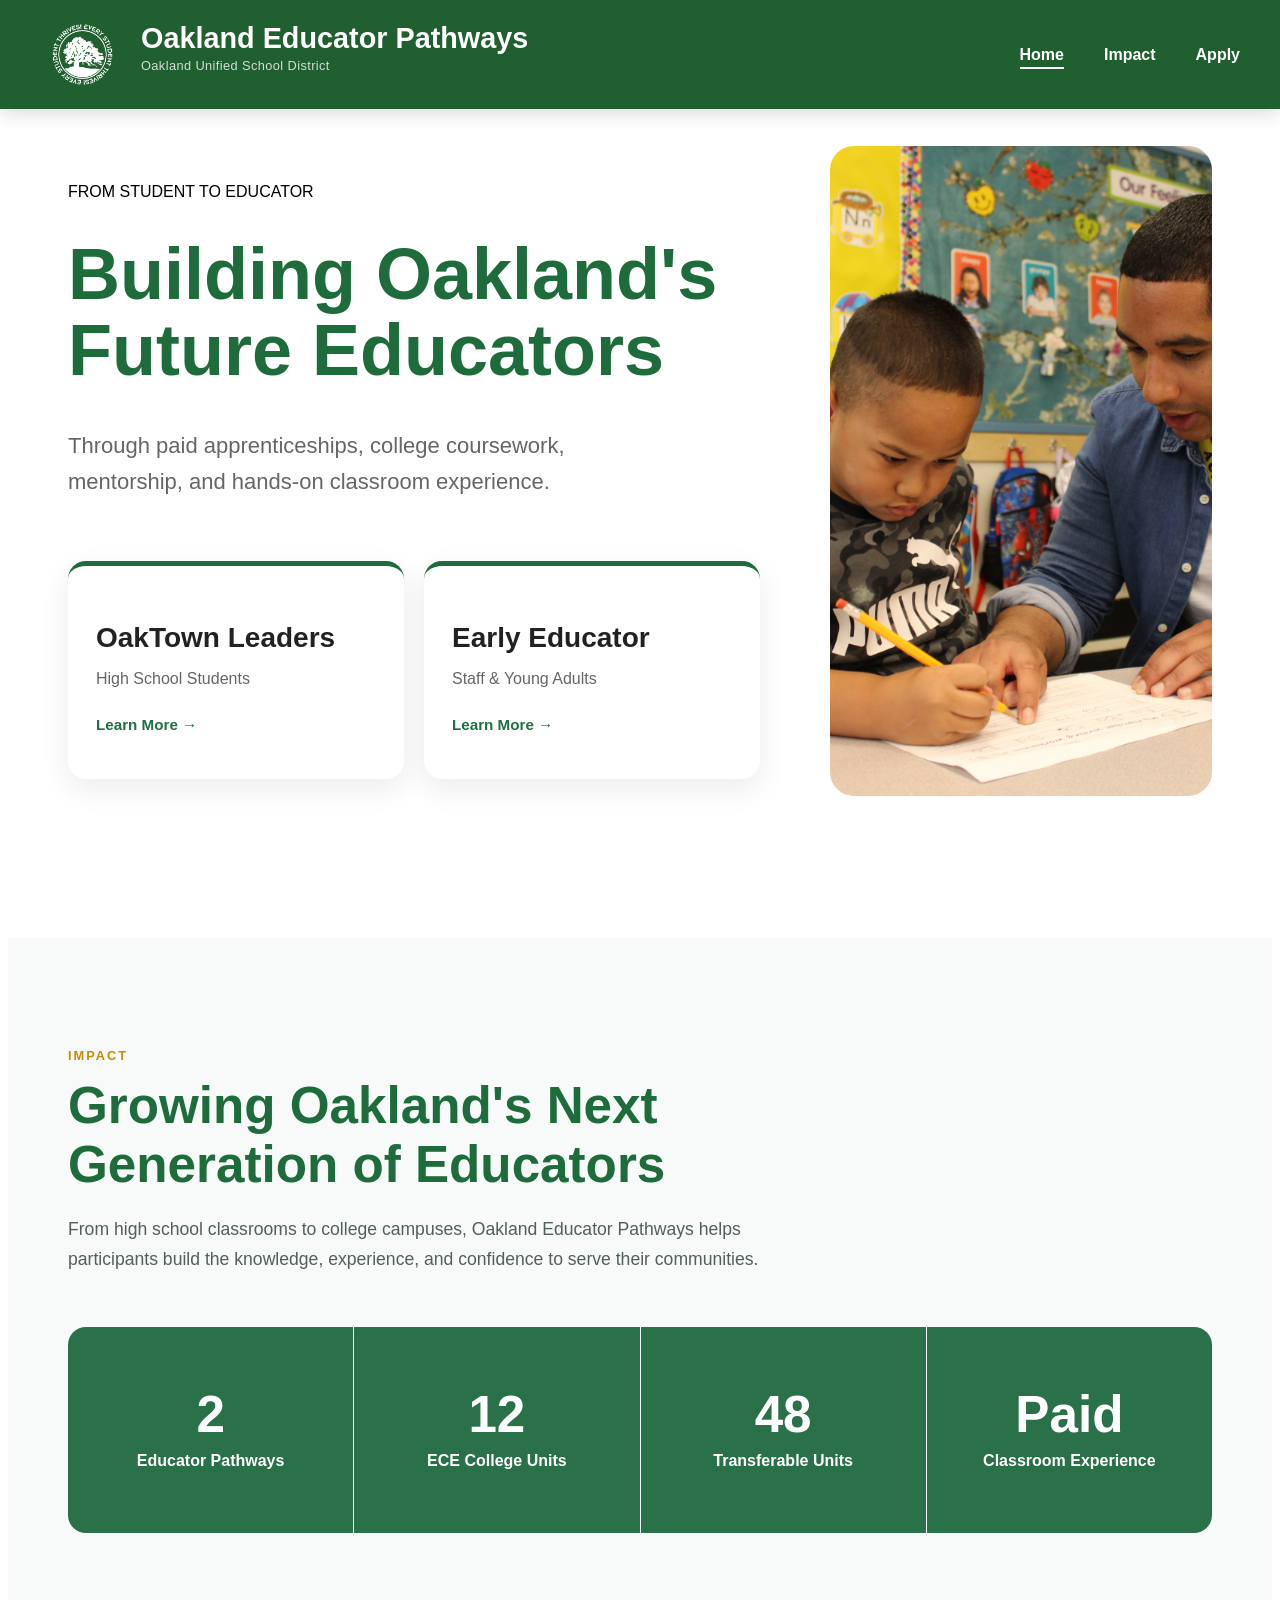
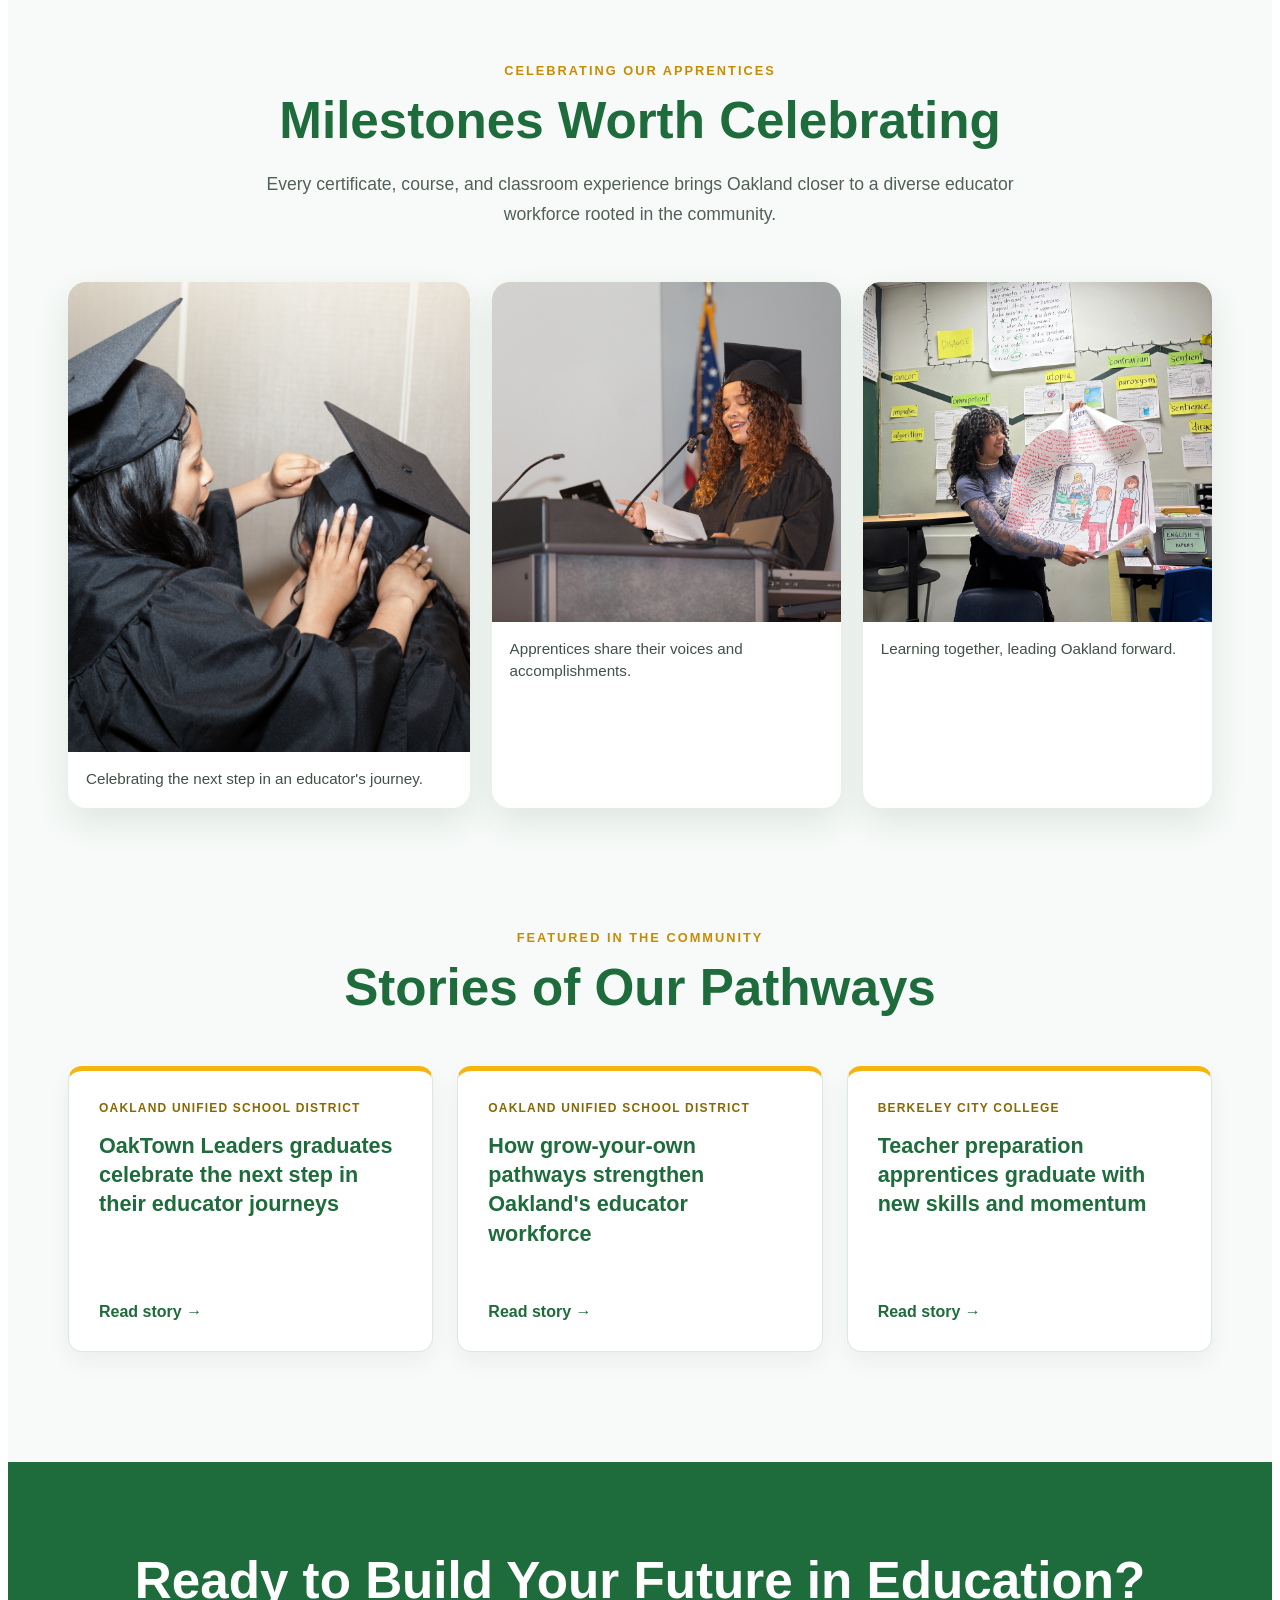
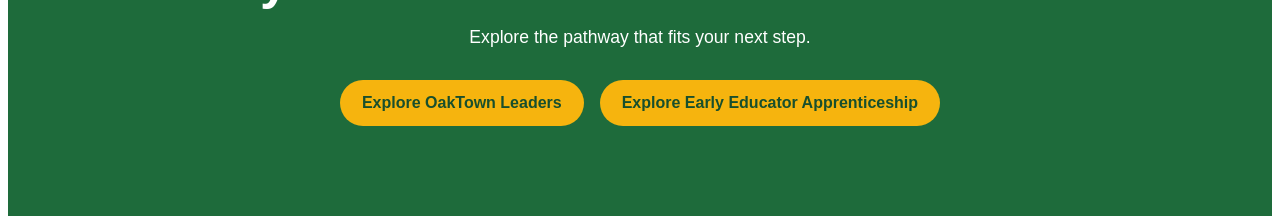
==== index.html @ 6955f2c3 "updates" ====
<!DOCTYPE html>
<html lang="en">

<head>

    <meta charset="UTF-8">
    <meta name="viewport" content="width=device-width, initial-scale=1.0">

    <title>OUSD Educator Pathways</title>

    <link rel="stylesheet" href="css/app.css">

</head>

<body>

<!-- ===================== NAVIGATION ===================== -->

<header>

    <nav class="navbar">

        <!-- Left side -->
        <div class="nav-brand">

            <img src="images/ousd_darkgreen.jpg"
                 alt="Oakland Unified School District Logo"
                 class="nav-logo">

            <div class="brand-text">
                <h2>Oakland Educator Pathways</h2>
                <p>Oakland Unified School District</p>
            </div>

        </div>

        <!-- Right side -->
        <ul class="nav-links">

            <li><a href="index.html" class="active">Home</a></li>

            <li><a href="#impact">Impact</a></li>

            <li><a href="#apply">Apply</a></li>

        </ul>

    </nav>

</header>
<!-- ===================== HERO ===================== -->
<section class="hero">

    <div class="hero-left">

        <p class="eyebrow">
            FROM STUDENT TO EDUCATOR
        </p>

        <h1>
            Building Oakland's Future Educators
        </h1>

        <p class="description">
            Through paid apprenticeships,
            college coursework,
            mentorship,
            and hands-on classroom experience.
        </p>

          <div class="program-links">

    <a href="oaktown.html" class="program-card">

        <h3>OakTown Leaders</h3>

        <p>High School Students</p>
        <p>Learn More → </p> 

    </a>

    <a href="early-educator.html" class="program-card">

        <h3>Early Educator</h3>

        <p>Staff & Young Adults</p>
        <p>Learn More → </p> 



    </a>

</div>

    </div>

     <div class="hero-right">

        <img src="images/classroom.jpg" alt="Educator helping student">

    </div>

   

</section>

<!-- ===================== IMPACT ===================== -->

<section class="impact" id="impact">

    <div class="section-intro">
        <p class="section-kicker">IMPACT</p>
        <h2>Growing Oakland's Next Generation of Educators</h2>
        <p>From high school classrooms to college campuses, Oakland Educator Pathways helps participants build the knowledge, experience, and confidence to serve their communities.</p>
    </div>

    <div class="impact-metrics" aria-label="Program impact highlights">
        <div class="impact-metric">
            <strong>2</strong>
            <span>Educator Pathways</span>
        </div>
        <div class="impact-metric">
            <strong>12</strong>
            <span>ECE College Units</span>
        </div>
        <div class="impact-metric">
            <strong>48</strong>
            <span>Transferable Units</span>
        </div>
        <div class="impact-metric">
            <strong>Paid</strong>
            <span>Classroom Experience</span>
        </div>
    </div>

    <div class="impact-gallery-block">
        <div class="section-intro section-intro--centered">
            <p class="section-kicker">CELEBRATING OUR APPRENTICES</p>
            <h2>Milestones Worth Celebrating</h2>
            <p>Every certificate, course, and classroom experience brings Oakland closer to a diverse educator workforce rooted in the community.</p>
        </div>

        <div class="impact-gallery">
            <figure class="impact-photo impact-photo--tall">
                <img src="images/_MG_7872 (1).jpg" alt="OakTown Leaders graduates preparing for graduation">
                <figcaption>Celebrating the next step in an educator's journey.</figcaption>
            </figure>
            <figure class="impact-photo">
                <img src="images/_MG_7969 (1).jpg" alt="OakTown Leaders graduate speaking at a podium">
                <figcaption>Apprentices share their voices and accomplishments.</figcaption>
            </figure>
            <figure class="impact-photo">
                <img src="images/IMG_2458.jpeg" alt="OakTown Leaders participants and mentors together">
                <figcaption>Learning together, leading Oakland forward.</figcaption>
            </figure>
        </div>
    </div>

    <div class="impact-news">
        <div class="section-intro section-intro--centered">
            <p class="section-kicker">FEATURED IN THE COMMUNITY</p>
            <h2>Stories of Our Pathways</h2>
        </div>

        <div class="news-grid">
            <a class="news-card" href="https://www.ousd.org/communications-public-affairs/newsroom/news/~board/ousd-news/post/oakland-unified-takes-a-look-back-at-educator-appreciation-month-and-once-again-says-thank-you-to-all-of-our-amazing-staff-who-support-our-students" target="_blank" rel="noopener noreferrer">
                <p class="news-source">OAKLAND UNIFIED SCHOOL DISTRICT</p>
                <h3>OakTown Leaders graduates celebrate the next step in their educator journeys</h3>
                <span>Read story <span aria-hidden="true">→</span></span>
            </a>
            <a class="news-card" href="https://www.ousd.org/communications-public-affairs/newsroom/news/~board/ousd-news/post/diverse-and-stable-staff-the-foundation-of-excellence-in-ousd" target="_blank" rel="noopener noreferrer">
                <p class="news-source">OAKLAND UNIFIED SCHOOL DISTRICT</p>
                <h3>How grow-your-own pathways strengthen Oakland's educator workforce</h3>
                <span>Read story <span aria-hidden="true">→</span></span>
            </a>
            <a class="news-card" href="https://gems.peralta.edu/hubfs/BCC%20BoT%20Report%206%2011%2024.pdf" target="_blank" rel="noopener noreferrer">
                <p class="news-source">BERKELEY CITY COLLEGE</p>
                <h3>Teacher preparation apprentices graduate with new skills and momentum</h3>
                <span>Read story <span aria-hidden="true">→</span></span>
            </a>
        </div>
    </div>

</section>

<section class="home-apply" id="apply">
    <h2>Ready to Build Your Future in Education?</h2>
    <p>Explore the pathway that fits your next step.</p>
    <div class="home-apply-links">
        <a href="oaktown.html">Explore OakTown Leaders</a>
        <a href="early-educator.html">Explore Early Educator Apprenticeship</a>
    </div>
</section>

</body>
</html>
---- css/app.css ----
/* BODY */

body{

    font-family: Arial, Helvetica, sans-serif;
    background:white;

}

.navbar{
    position:fixed;
    top:0;
    left:0;

    width:100%;
    box-sizing:border-box;

    display:flex;
    justify-content:space-between;
    align-items:center;

    padding:12px 40px;

    background:#205F30;
    box-shadow:0 4px 18px rgba(0,0,0,.15);

    z-index:1000;
}
/* ---------- Left Side ---------- */

.nav-brand{
    display: flex;
    align-items: center;
    gap: 16px;
}

.nav-logo{
    width:85px;
    height:85px;
    object-fit:contain;
    flex-shrink:0;
}

.brand-text{
    display:flex;
    flex-direction:column;
}

.brand-text h2{
    margin:0;
    color:white;
    font-size:1.8rem;
    font-weight:700;
    line-height:1.1;
}

.brand-text p{
    margin-top:4px;
    color:rgba(255,255,255,.8);
    font-size:.8rem;
    letter-spacing:.4px;
}

/* ---------- Right Side ---------- */

.nav-links{
    display:flex;
    align-items:center;

    list-style:none;

    gap:40px;

    margin:0;
    padding:0;
}

.nav-links a{
    color:white;
    text-decoration:none;
    font-weight:600;
    font-size:1rem;

    transition:.25s;
}

.nav-links a:hover{
    opacity:.75;
}

.nav-links a.active{
    border-bottom:2px solid white;
    padding-bottom:4px;
}

/* ---------------- HERO ---------------- */

/* HERO */
.hero h1{

    font-size:72px;

    line-height:1.05;

    margin:20px 0;

    color:#1E6B3B;

}

.hero{

    display:grid;

    grid-template-columns: 1fr 1fr;

    align-items:center;

    gap:70px;

    max-width:1400px;

    margin:auto;

    padding:60px;

    min-height:90vh;

}

.hero-left{

    display:flex;

    flex-direction:column;

    justify-content:center;

}

.hero-right img{

    width:100%;
    height:650px;
    object-fit:cover;
    border-radius:24px;
}

.description{

    font-size:22px;
    line-height:1.6;
    color:#666;
    max-width:520px;
    margin-top:20px;
}


/* ---------------- Cards ---------------- */
.program-links{

    display:flex;

    gap:20px;

    margin-top:40px;

}

.program-card{

    border-top:5px solid #1E6B3B;

}

.program-card p:last-child{
    margin-top: 28px;
    font-size: .95rem;
    font-weight: 600;
    color: #1E6F43;
    transition: .3s;
}

.program-card:hover p:last-child{
    transform: translateX(6px);
}

.program-card{

    width:280px;

    padding:28px;

    border-radius:18px;

    background:white;

    box-shadow:0 10px 30px rgba(0,0,0,.08);

    transition:.3s;

}

.program-card h3{

    font-size:28px;

    margin-bottom:12px;

}

.program-card p{

    color:#666;

    margin-bottom:18px;

}

.program-card:hover{

    transform:translateY(-8px);

    box-shadow:0 18px 40px rgba(0,0,0,.15);

}

.program-card{

    text-decoration:none;

    color:#222;

}

.program-card span{

    display:block;

    margin-top:20px;

    color:#1E6B3B;

    font-weight:700;

}

/* ---------------- Impact ---------------- */

html{
    scroll-behavior:smooth;
}

.impact{
    padding:110px 60px;
    background:#F7FAF8;
}

.section-intro{
    max-width:760px;
}

.section-intro--centered{
    margin:0 auto;
    text-align:center;
}

.section-kicker{
    margin:0 0 14px;
    color:#C98C00;
    font-size:.8rem;
    font-weight:700;
    letter-spacing:2px;
}

.section-intro h2,
.home-apply h2{
    margin:0;
    color:#1E6B3B;
    font-size:clamp(2.2rem, 4vw, 3.25rem);
    line-height:1.15;
}

.section-intro > p:last-child{
    margin:20px 0 0;
    color:#536057;
    font-size:1.1rem;
    line-height:1.7;
}

.impact-metrics{
    display:grid;
    grid-template-columns:repeat(4, 1fr);
    gap:1px;
    margin:52px 0 110px;
    overflow:hidden;
    border-radius:18px;
    background:rgba(255,255,255,.3);
}

.impact-metric{
    min-height:150px;
    padding:28px 20px;
    display:flex;
    flex-direction:column;
    align-items:center;
    justify-content:center;
    background:#2A7048;
    color:white;
    text-align:center;
}

.impact-metric strong{
    font-size:clamp(2.5rem, 4vw, 3.5rem);
    line-height:1;
}

.impact-metric span{
    margin-top:12px;
    font-weight:600;
}

.impact-gallery-block{
    padding-top:20px;
}

.impact-gallery{
    display:grid;
    grid-template-columns:1.15fr 1fr 1fr;
    gap:22px;
    max-width:1280px;
    margin:52px auto 110px;
}

.impact-photo{
    margin:0;
    overflow:hidden;
    border-radius:18px;
    background:white;
    box-shadow:0 14px 34px rgba(24,79,45,.11);
}

.impact-photo img{
    display:block;
    width:100%;
    height:340px;
    object-fit:cover;
}

.impact-photo--tall img{
    height:470px;
}

.impact-photo figcaption{
    padding:16px 18px 18px;
    color:#405248;
    font-size:.95rem;
    line-height:1.45;
}

.impact-news{
    padding-top:12px;
}

.news-grid{
    display:grid;
    grid-template-columns:repeat(3, 1fr);
    gap:24px;
    max-width:1280px;
    margin:48px auto 0;
}

.news-card{
    display:flex;
    min-height:220px;
    padding:30px;
    flex-direction:column;
    border:1px solid #DCE8DE;
    border-top:5px solid #F6B40E;
    border-radius:14px;
    background:white;
    color:#1E6B3B;
    box-shadow:0 10px 24px rgba(0,0,0,.05);
    text-decoration:none;
    transition:transform .25s ease, box-shadow .25s ease;
}

.news-card:hover{
    transform:translateY(-5px);
    box-shadow:0 16px 30px rgba(24,79,45,.12);
}

.news-source{
    margin:0 0 16px;
    color:#8A6700;
    font-size:.75rem;
    font-weight:700;
    letter-spacing:1.2px;
}

.news-card h3{
    margin:0;
    color:#1E6B3B;
    font-size:1.35rem;
    line-height:1.35;
}

.news-card > span{
    margin-top:auto;
    padding-top:24px;
    font-weight:700;
}

.home-apply{
    padding:90px 60px;
    background:#1E6B3B;
    color:white;
    text-align:center;
}

.home-apply h2{
    color:white;
}

.home-apply p{
    margin:16px 0 32px;
    font-size:1.1rem;
}

.home-apply-links{
    display:flex;
    justify-content:center;
    gap:16px;
    flex-wrap:wrap;
}

.home-apply a{
    padding:14px 22px;
    border-radius:999px;
    background:#F6B40E;
    color:#184F2D;
    font-weight:700;
    text-decoration:none;
}

@media(max-width:900px){
    .impact{
        padding:80px 30px;
    }

    .impact-metrics,
    .news-grid{
        grid-template-columns:repeat(2, 1fr);
    }

    .impact-gallery{
        grid-template-columns:1fr 1fr;
    }

    .impact-photo--tall{
        grid-column:span 2;
    }

    .impact-photo--tall img{
        height:400px;
    }
}

@media(max-width:600px){
    .hero,
    .impact,
    .home-apply{
        padding-right:24px;
        padding-left:24px;
    }

    .impact-metrics,
    .news-grid,
    .impact-gallery{
        grid-template-columns:1fr;
    }

    .impact-photo--tall{
        grid-column:auto;
    }

    .impact-photo img,
    .impact-photo--tall img{
        height:340px;
    }
}
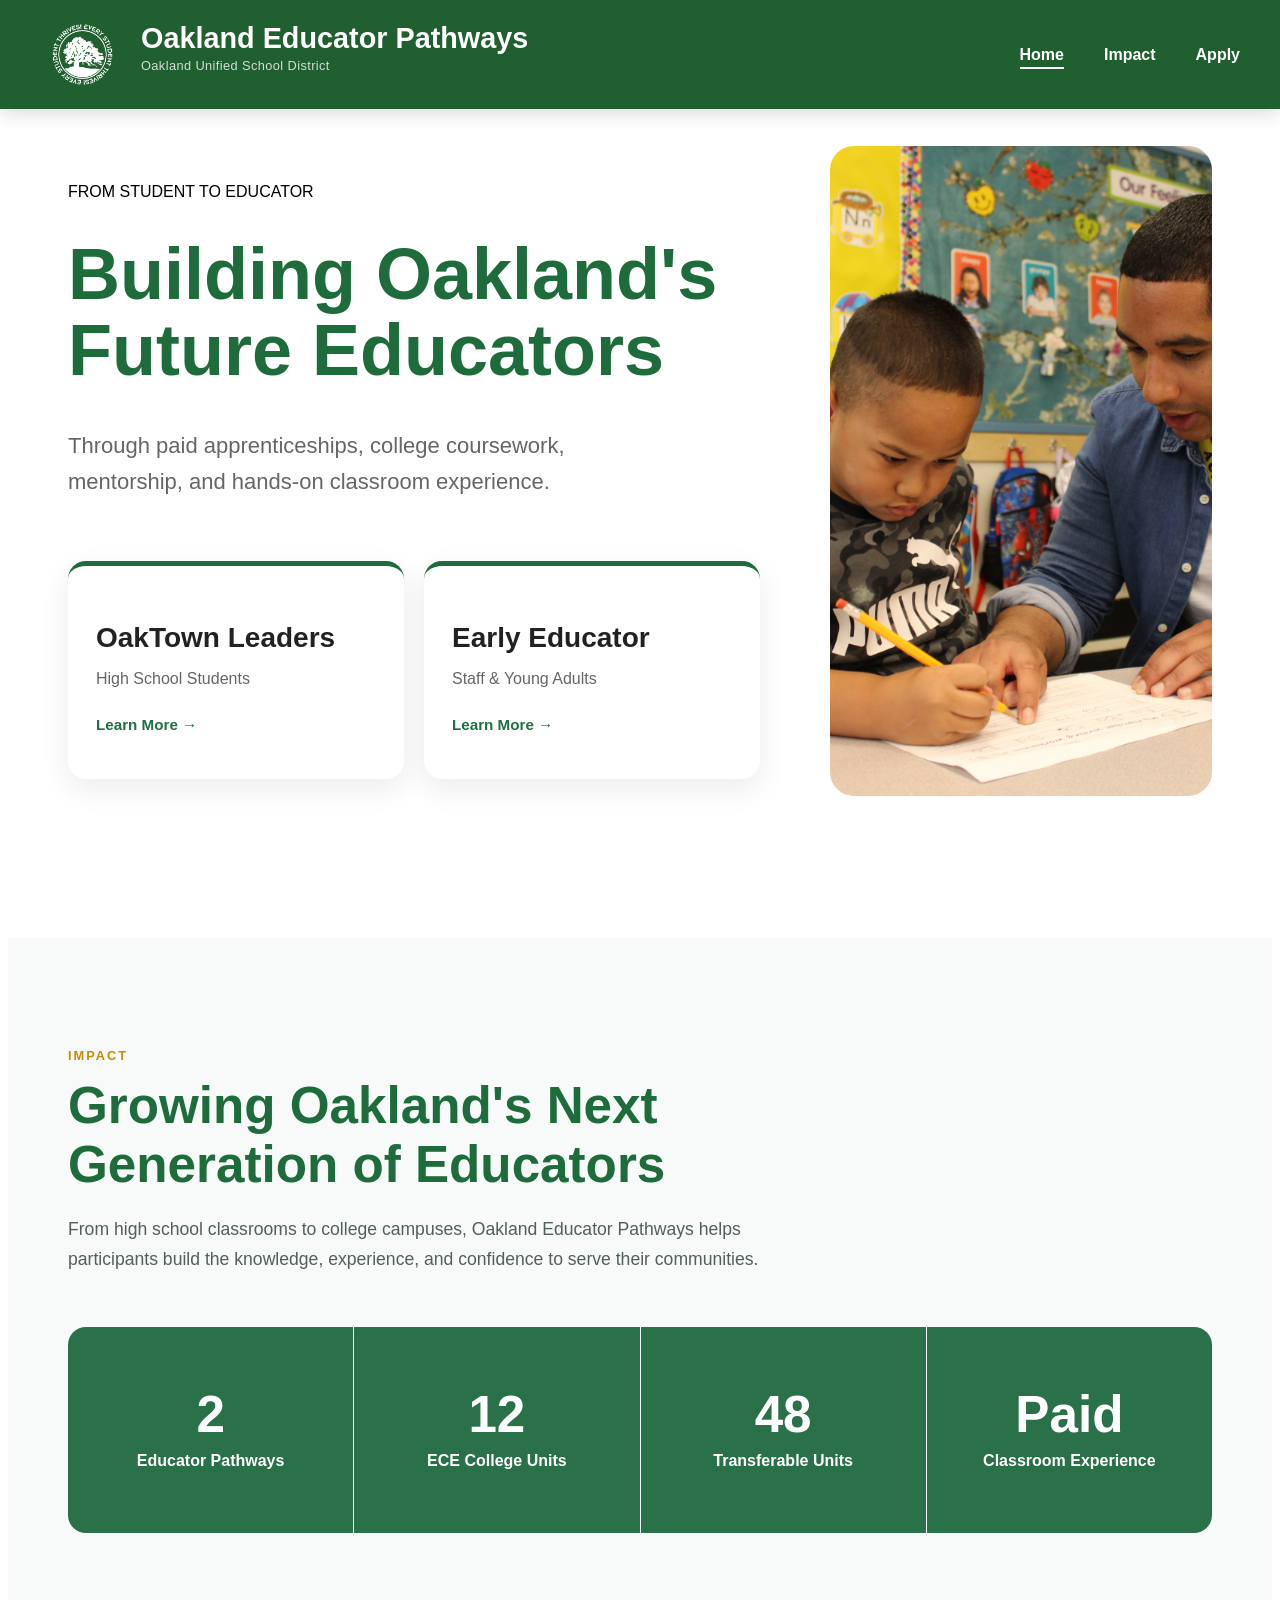
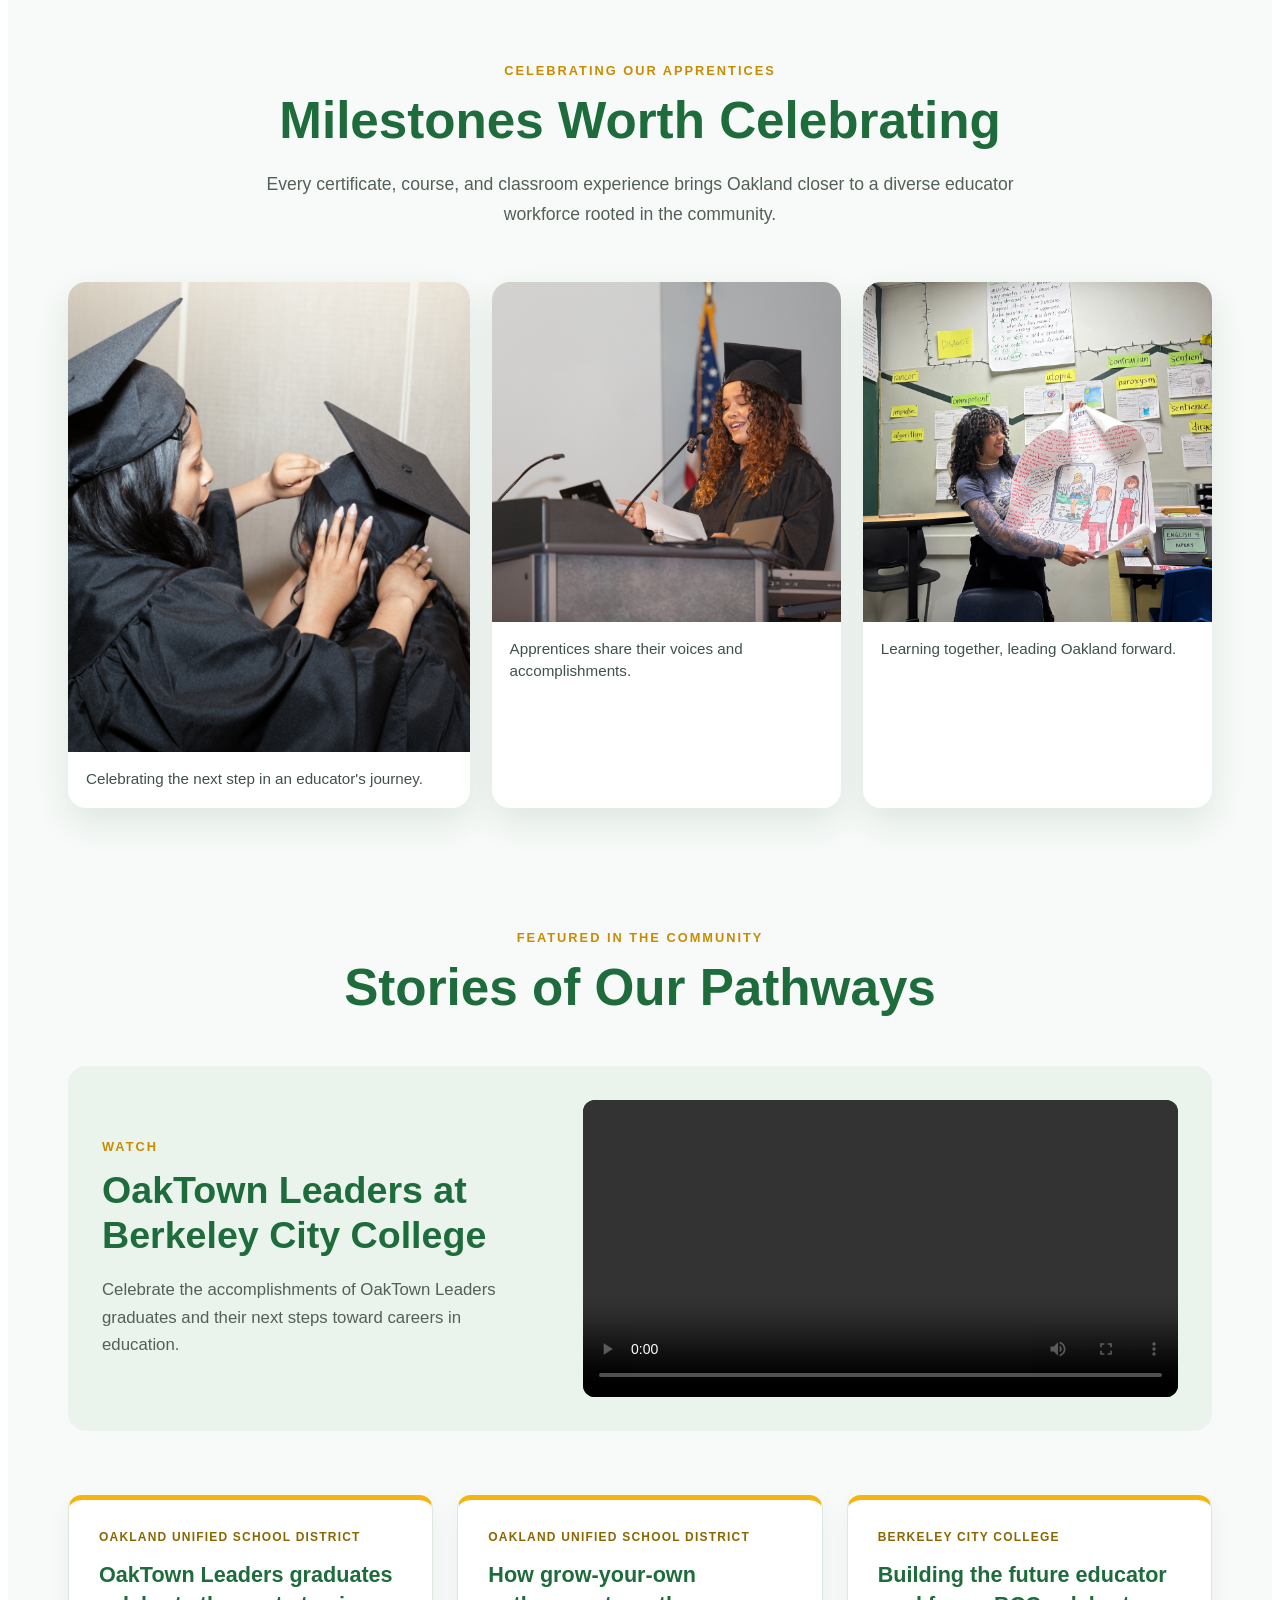
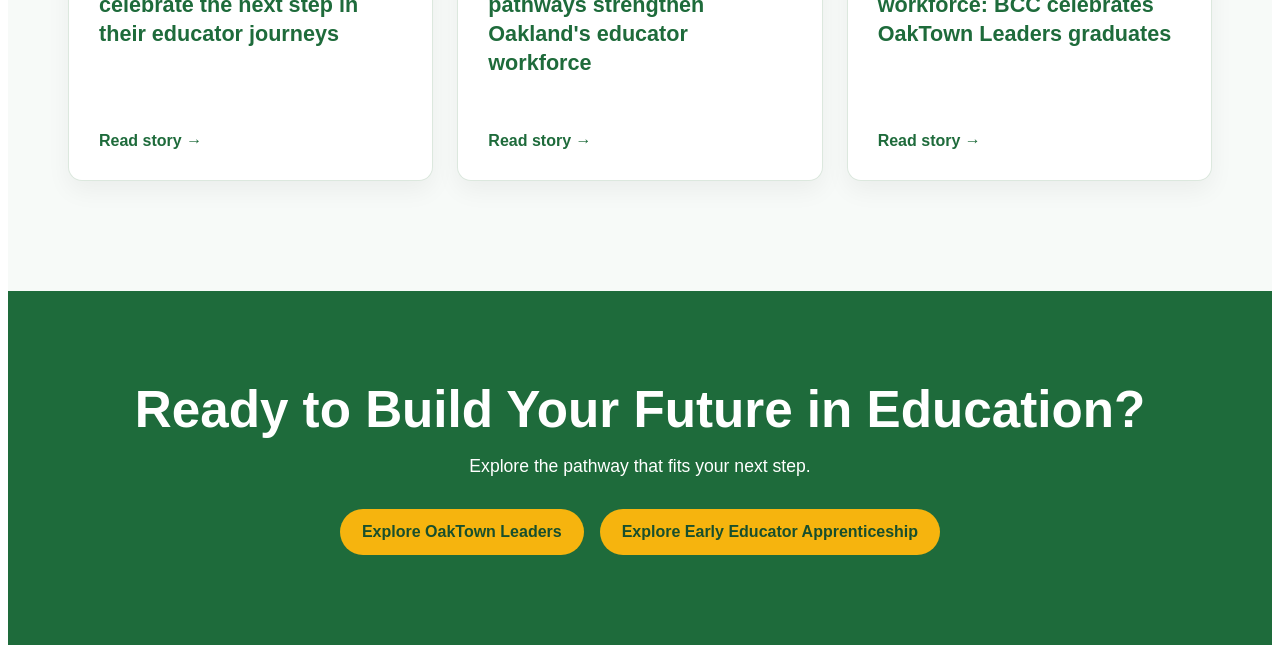
==== commit 70400ed5: "update" ====
--- a/index.html
+++ b/index.html
@@ -162,6 +162,18 @@
             <h2>Stories of Our Pathways</h2>
         </div>
 
+        <div class="featured-video">
+            <div class="featured-video-copy">
+                <p class="section-kicker">WATCH</p>
+                <h3>OakTown Leaders at Berkeley City College</h3>
+                <p>Celebrate the accomplishments of OakTown Leaders graduates and their next steps toward careers in education.</p>
+            </div>
+            <video controls preload="metadata" playsinline aria-label="OakTown Leaders graduation video from Berkeley City College">
+                <source src="videos/bcc-oaktown-leaders-2026.mov" type="video/quicktime">
+                Your browser does not support embedded video. <a href="videos/bcc-oaktown-leaders-2026.mov">Download the video</a>.
+            </video>
+        </div>
+
         <div class="news-grid">
             <a class="news-card" href="https://www.ousd.org/communications-public-affairs/newsroom/news/~board/ousd-news/post/oakland-unified-takes-a-look-back-at-educator-appreciation-month-and-once-again-says-thank-you-to-all-of-our-amazing-staff-who-support-our-students" target="_blank" rel="noopener noreferrer">
                 <p class="news-source">OAKLAND UNIFIED SCHOOL DISTRICT</p>
@@ -173,9 +185,9 @@
                 <h3>How grow-your-own pathways strengthen Oakland's educator workforce</h3>
                 <span>Read story <span aria-hidden="true">→</span></span>
             </a>
-            <a class="news-card" href="https://gems.peralta.edu/hubfs/BCC%20BoT%20Report%206%2011%2024.pdf" target="_blank" rel="noopener noreferrer">
+            <a class="news-card" href="https://gems.peralta.edu/building-the-future-educator-workforce-bcc-celebrates-oaktown-leaders-graduates" target="_blank" rel="noopener noreferrer">
                 <p class="news-source">BERKELEY CITY COLLEGE</p>
-                <h3>Teacher preparation apprentices graduate with new skills and momentum</h3>
+                <h3>Building the future educator workforce: BCC celebrates OakTown Leaders graduates</h3>
                 <span>Read story <span aria-hidden="true">→</span></span>
             </a>
         </div>
--- a/css/app.css
+++ b/css/app.css
@@ -360,6 +360,39 @@
 
 .impact-news{
     padding-top:12px;
+}
+
+.featured-video{
+    display:grid;
+    grid-template-columns:minmax(0, .85fr) minmax(0, 1.15fr);
+    gap:42px;
+    align-items:center;
+    max-width:1120px;
+    margin:48px auto 64px;
+    padding:34px;
+    border-radius:18px;
+    background:#EAF4EC;
+}
+
+.featured-video-copy h3{
+    margin:0;
+    color:#1E6B3B;
+    font-size:clamp(1.7rem, 3vw, 2.35rem);
+    line-height:1.2;
+}
+
+.featured-video-copy > p:last-child{
+    margin:18px 0 0;
+    color:#536057;
+    font-size:1.05rem;
+    line-height:1.65;
+}
+
+.featured-video video{
+    display:block;
+    width:100%;
+    border-radius:12px;
+    background:#143A25;
 }
 
 .news-grid{
@@ -453,6 +486,10 @@
         grid-template-columns:repeat(2, 1fr);
     }
 
+    .featured-video{
+        grid-template-columns:1fr;
+    }
+
     .impact-gallery{
         grid-template-columns:1fr 1fr;
     }
@@ -480,6 +517,11 @@
         grid-template-columns:1fr;
     }
 
+    .featured-video{
+        gap:26px;
+        padding:24px;
+    }
+
     .impact-photo--tall{
         grid-column:auto;
     }
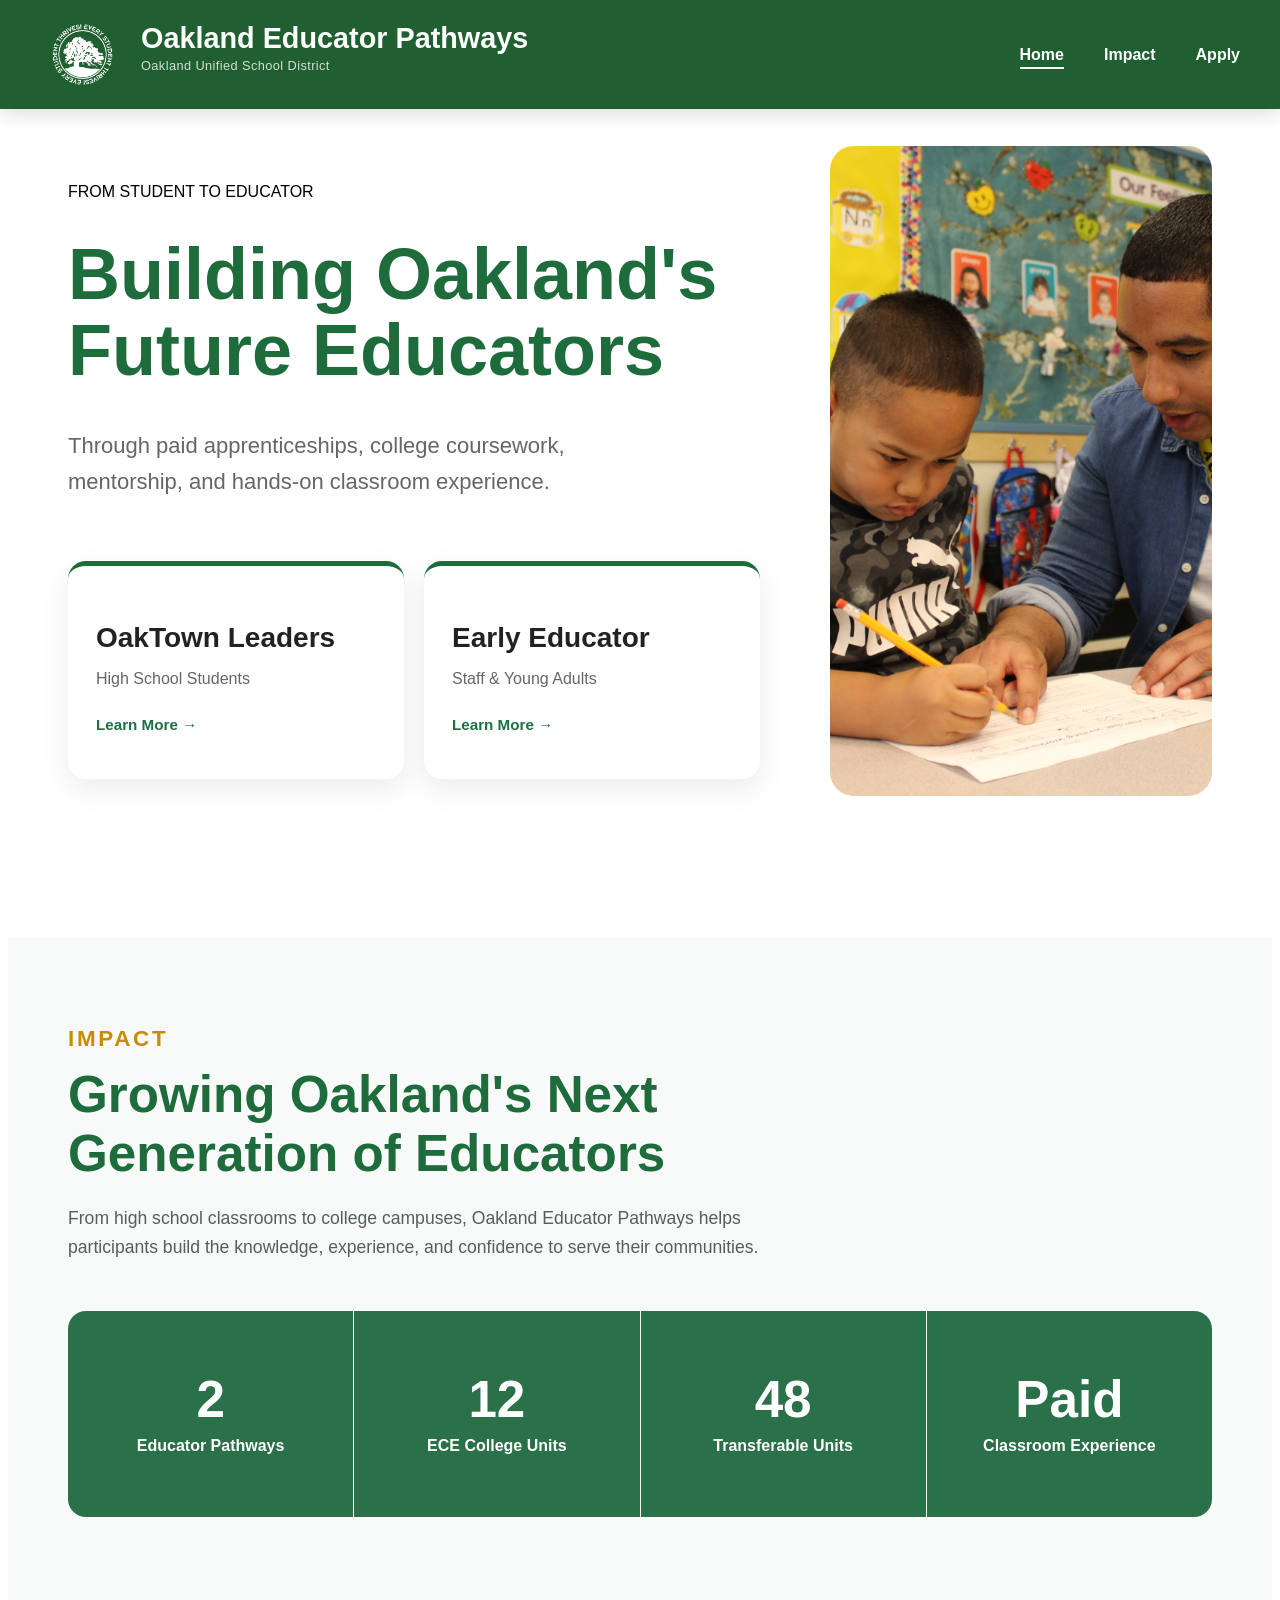
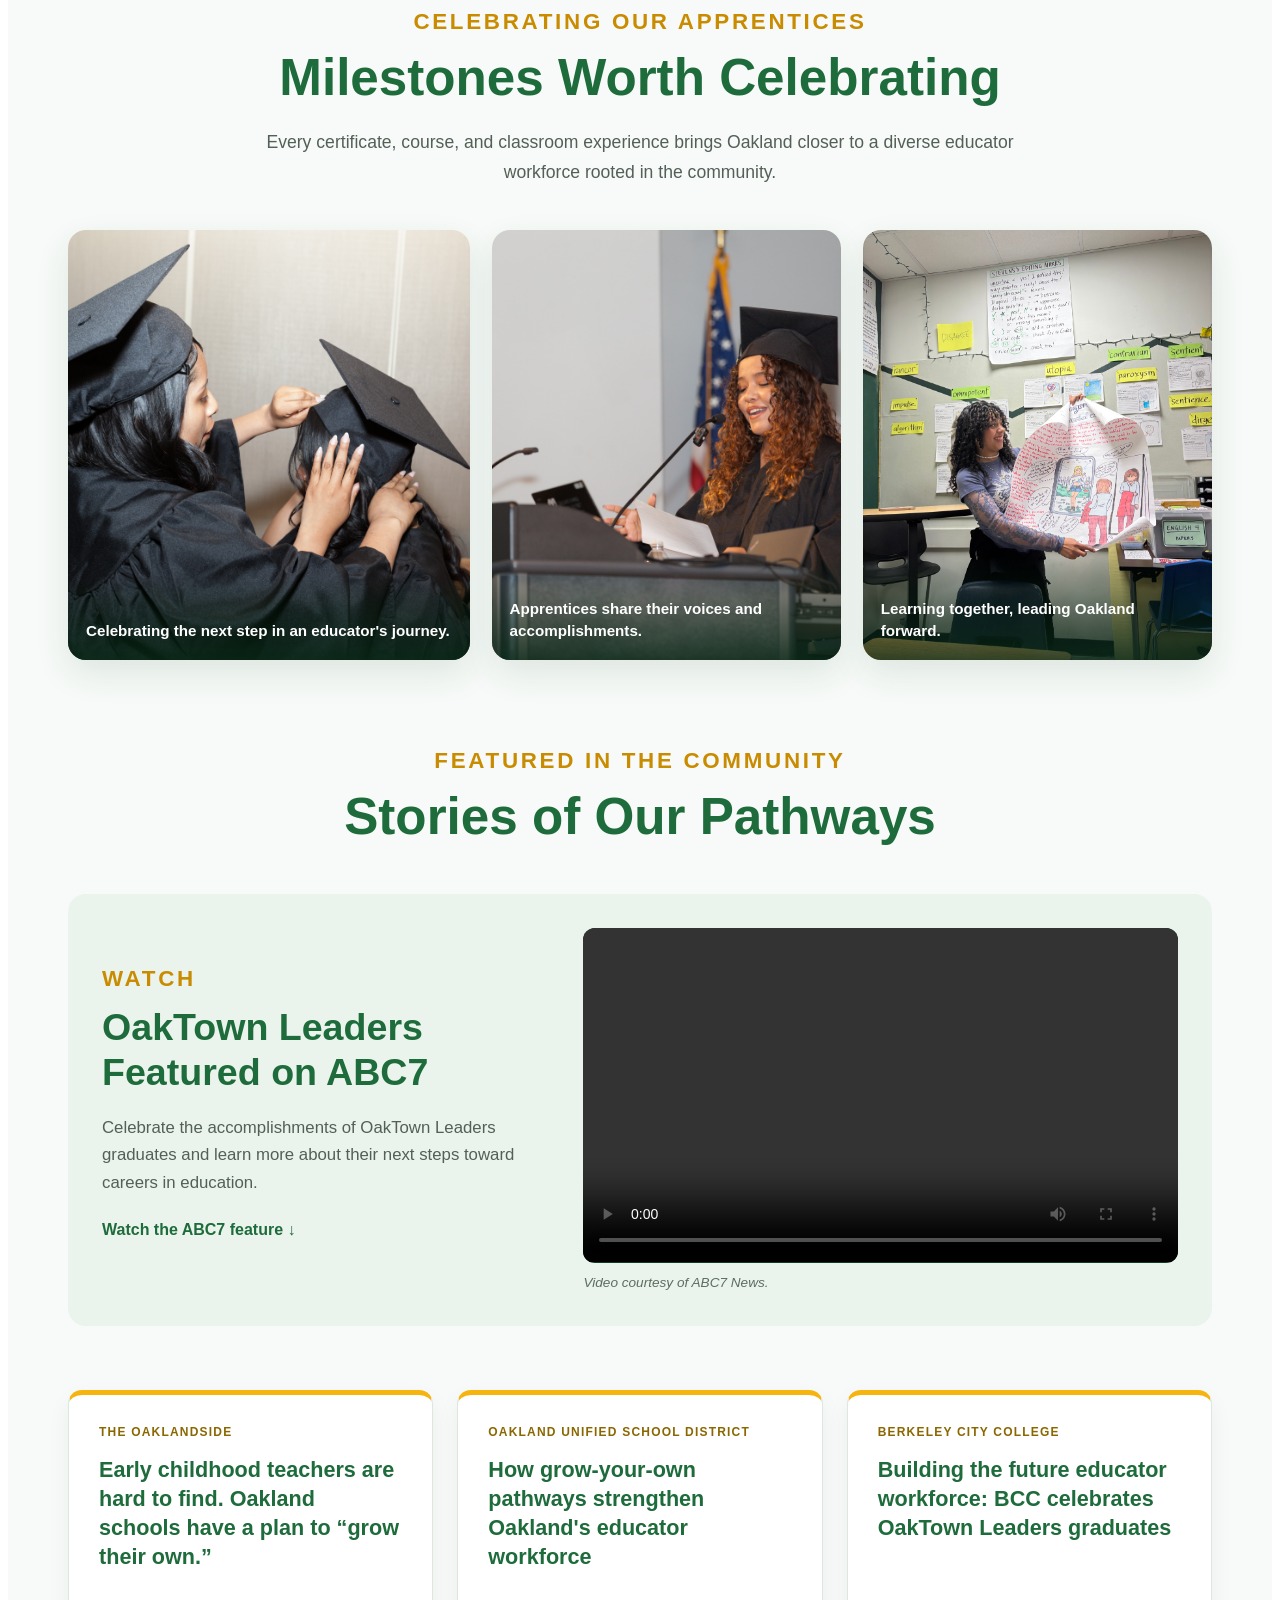
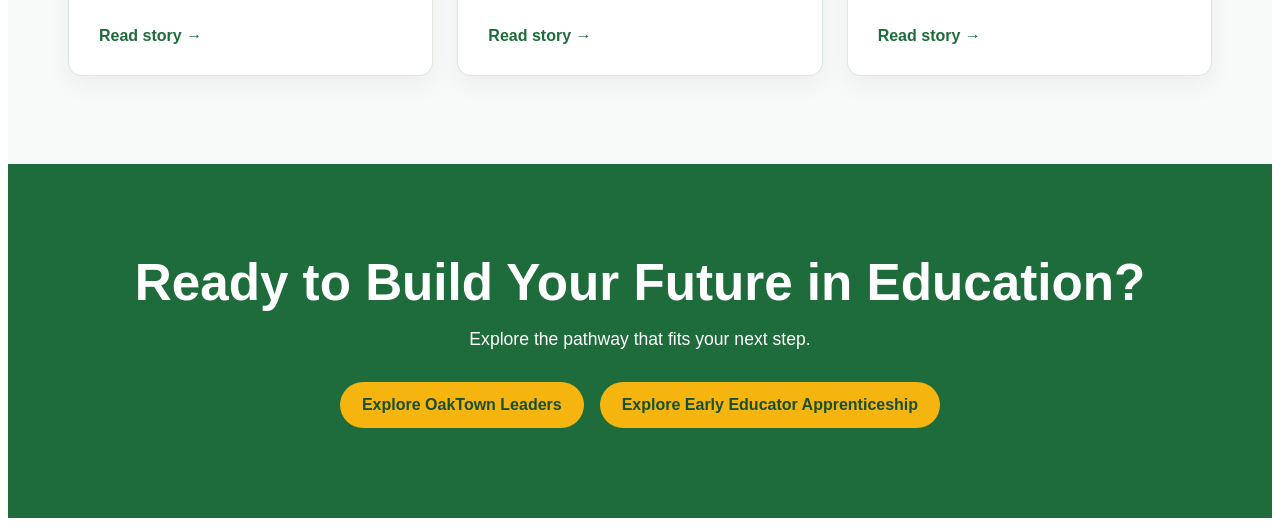
==== commit 6a24a657: "update" ====
--- a/index.html
+++ b/index.html
@@ -165,19 +165,23 @@
         <div class="featured-video">
             <div class="featured-video-copy">
                 <p class="section-kicker">WATCH</p>
-                <h3>OakTown Leaders at Berkeley City College</h3>
-                <p>Celebrate the accomplishments of OakTown Leaders graduates and their next steps toward careers in education.</p>
+                <h3>OakTown Leaders Featured on ABC7</h3>
+                <p>Celebrate the accomplishments of OakTown Leaders graduates and learn more about their next steps toward careers in education.</p>
+                <p class="video-prompt">Watch the ABC7 feature <span aria-hidden="true">↓</span></p>
             </div>
-            <video controls preload="metadata" playsinline aria-label="OakTown Leaders graduation video from Berkeley City College">
-                <source src="videos/bcc-oaktown-leaders-2026.mov" type="video/quicktime">
-                Your browser does not support embedded video. <a href="videos/bcc-oaktown-leaders-2026.mov">Download the video</a>.
-            </video>
+            <div class="featured-video-media">
+                <video controls preload="metadata" playsinline aria-label="ABC7 News feature on OakTown Leaders">
+                    <source src="videos/bcc-oaktown-leaders-2026-web.m4v" type="video/x-m4v">
+                    Your browser does not support embedded video. <a href="videos/bcc-oaktown-leaders-2026-web.m4v">Download the video</a>.
+                </video>
+                <p class="video-credit">Video courtesy of ABC7 News.</p>
+            </div>
         </div>
 
         <div class="news-grid">
-            <a class="news-card" href="https://www.ousd.org/communications-public-affairs/newsroom/news/~board/ousd-news/post/oakland-unified-takes-a-look-back-at-educator-appreciation-month-and-once-again-says-thank-you-to-all-of-our-amazing-staff-who-support-our-students" target="_blank" rel="noopener noreferrer">
-                <p class="news-source">OAKLAND UNIFIED SCHOOL DISTRICT</p>
-                <h3>OakTown Leaders graduates celebrate the next step in their educator journeys</h3>
+            <a class="news-card" href="https://oaklandside.org/2023/09/26/oakland-early-childhood-educators-dual-enrollment/" target="_blank" rel="noopener noreferrer">
+                <p class="news-source">THE OAKLANDSIDE</p>
+                <h3>Early childhood teachers are hard to find. Oakland schools have a plan to “grow their own.”</h3>
                 <span>Read story <span aria-hidden="true">→</span></span>
             </a>
             <a class="news-card" href="https://www.ousd.org/communications-public-affairs/newsroom/news/~board/ousd-news/post/diverse-and-stable-staff-the-foundation-of-excellence-in-ousd" target="_blank" rel="noopener noreferrer">
--- a/css/app.css
+++ b/css/app.css
@@ -252,8 +252,9 @@
 }
 
 .impact{
-    padding:110px 60px;
+    padding:88px 60px;
     background:#F7FAF8;
+    scroll-margin-top:130px;
 }
 
 .section-intro{
@@ -268,9 +269,10 @@
 .section-kicker{
     margin:0 0 14px;
     color:#C98C00;
-    font-size:.8rem;
-    font-weight:700;
-    letter-spacing:2px;
+    font-size:1.4rem;
+    font-weight:800;
+    letter-spacing:.12em;
+    line-height:1.15;
 }
 
 .section-intro h2,
@@ -292,7 +294,7 @@
     display:grid;
     grid-template-columns:repeat(4, 1fr);
     gap:1px;
-    margin:52px 0 110px;
+    margin:48px 0 72px;
     overflow:hidden;
     border-radius:18px;
     background:rgba(255,255,255,.3);
@@ -329,10 +331,12 @@
     grid-template-columns:1.15fr 1fr 1fr;
     gap:22px;
     max-width:1280px;
-    margin:52px auto 110px;
+    margin:42px auto 76px;
 }
 
 .impact-photo{
+    position:relative;
+    height:430px;
     margin:0;
     overflow:hidden;
     border-radius:18px;
@@ -340,21 +344,25 @@
     box-shadow:0 14px 34px rgba(24,79,45,.11);
 }
 
-.impact-photo img{
+.impact-photo img,
+.impact-photo--tall img{
     display:block;
     width:100%;
-    height:340px;
+    height:100%;
     object-fit:cover;
 }
 
-.impact-photo--tall img{
-    height:470px;
-}
-
 .impact-photo figcaption{
-    padding:16px 18px 18px;
-    color:#405248;
+    position:absolute;
+    right:0;
+    bottom:0;
+    left:0;
+    margin:0;
+    padding:42px 18px 18px;
+    background:linear-gradient(transparent, rgba(9, 41, 24, .82));
+    color:white;
     font-size:.95rem;
+    font-weight:600;
     line-height:1.45;
 }
 
@@ -381,18 +389,35 @@
     line-height:1.2;
 }
 
-.featured-video-copy > p:last-child{
+.featured-video-copy > p:not(.section-kicker):not(.video-prompt){
     margin:18px 0 0;
     color:#536057;
     font-size:1.05rem;
     line-height:1.65;
 }
 
-.featured-video video{
+.featured-video-copy .video-prompt{
+    margin-top:24px;
+    color:#1E6B3B;
+    font-size:1rem;
+    font-weight:800;
+}
+
+.featured-video-media video{
     display:block;
     width:100%;
+    aspect-ratio:16 / 9;
+    object-fit:cover;
     border-radius:12px;
     background:#143A25;
+}
+
+.video-credit{
+    margin:10px 0 0;
+    color:#5D6D62;
+    font-size:.85rem;
+    font-style:italic;
+    line-height:1.4;
 }
 
 .news-grid{
@@ -499,7 +524,7 @@
     }
 
     .impact-photo--tall img{
-        height:400px;
+        height:100%;
     }
 }
 
@@ -528,6 +553,14 @@
 
     .impact-photo img,
     .impact-photo--tall img{
+        height:100%;
+    }
+
+    .impact-photo{
         height:340px;
     }
-}
+
+    .section-kicker{
+        font-size:1.05rem;
+    }
+}
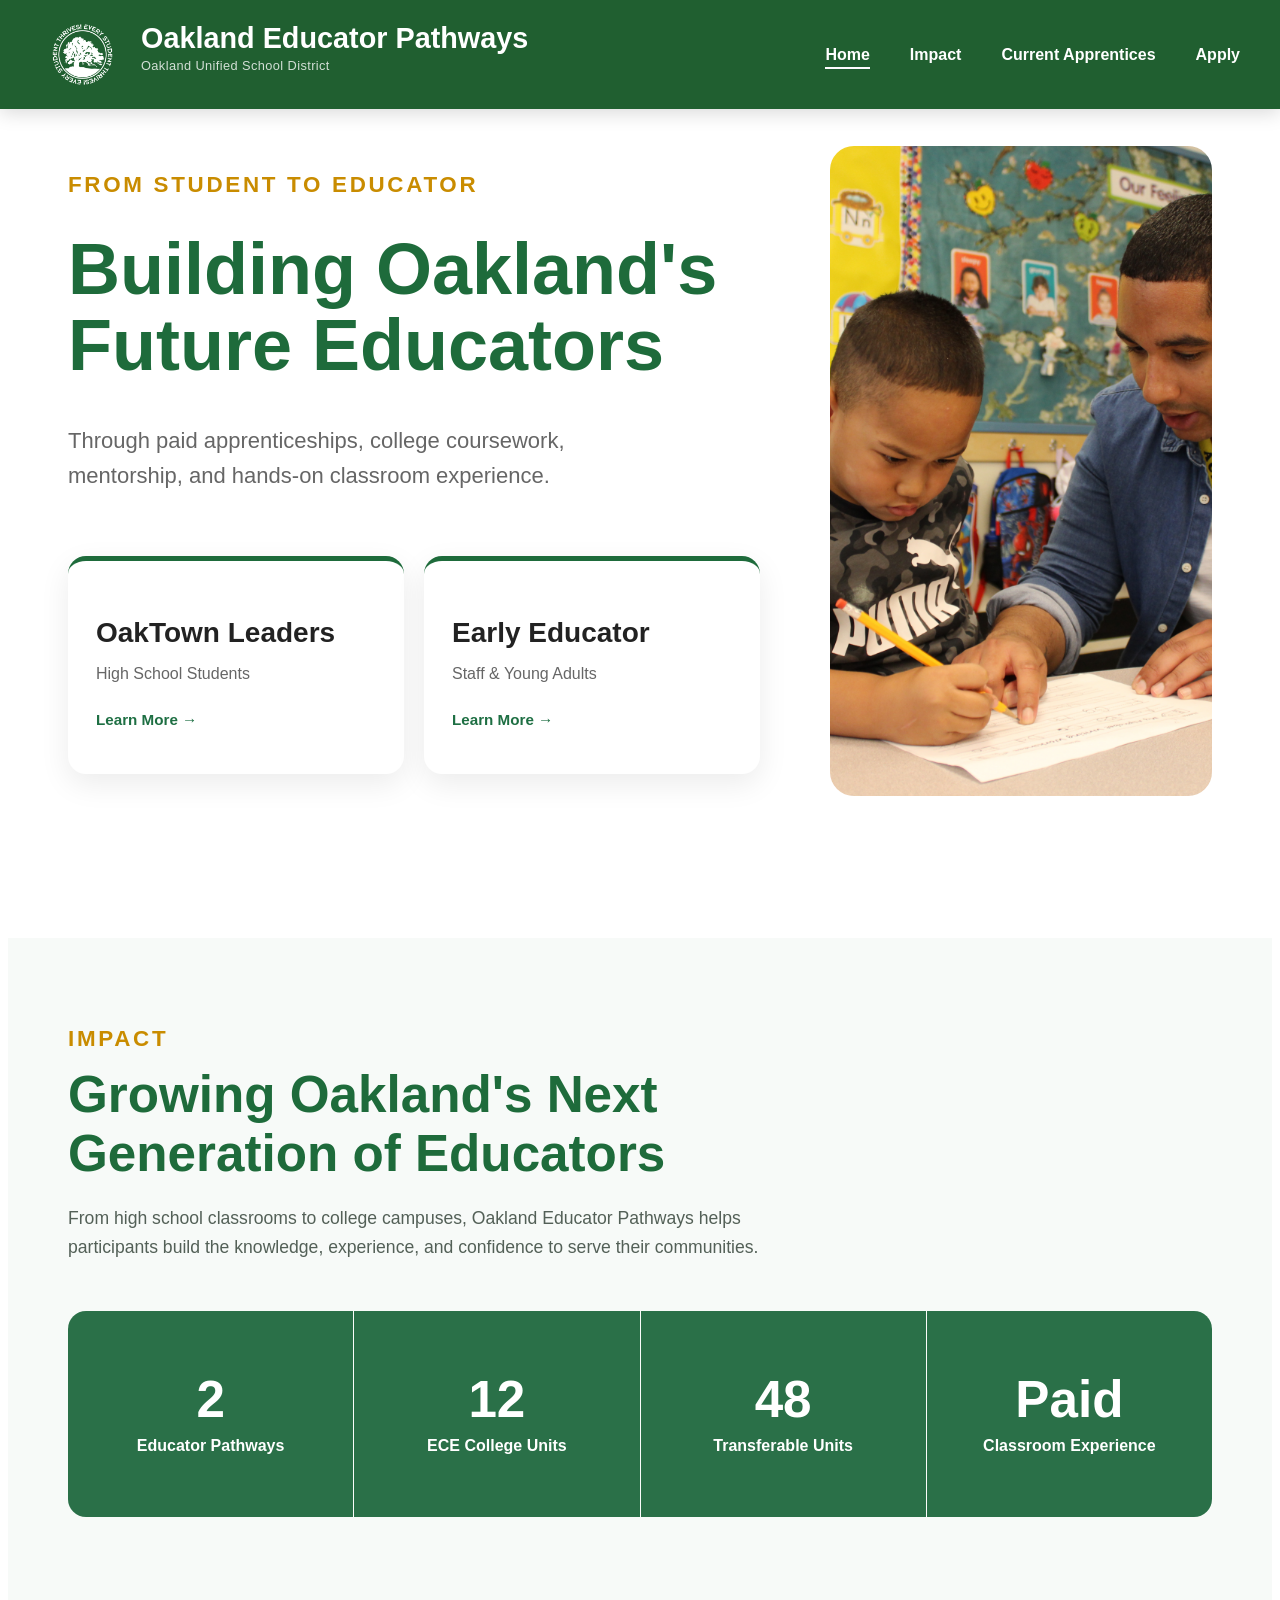
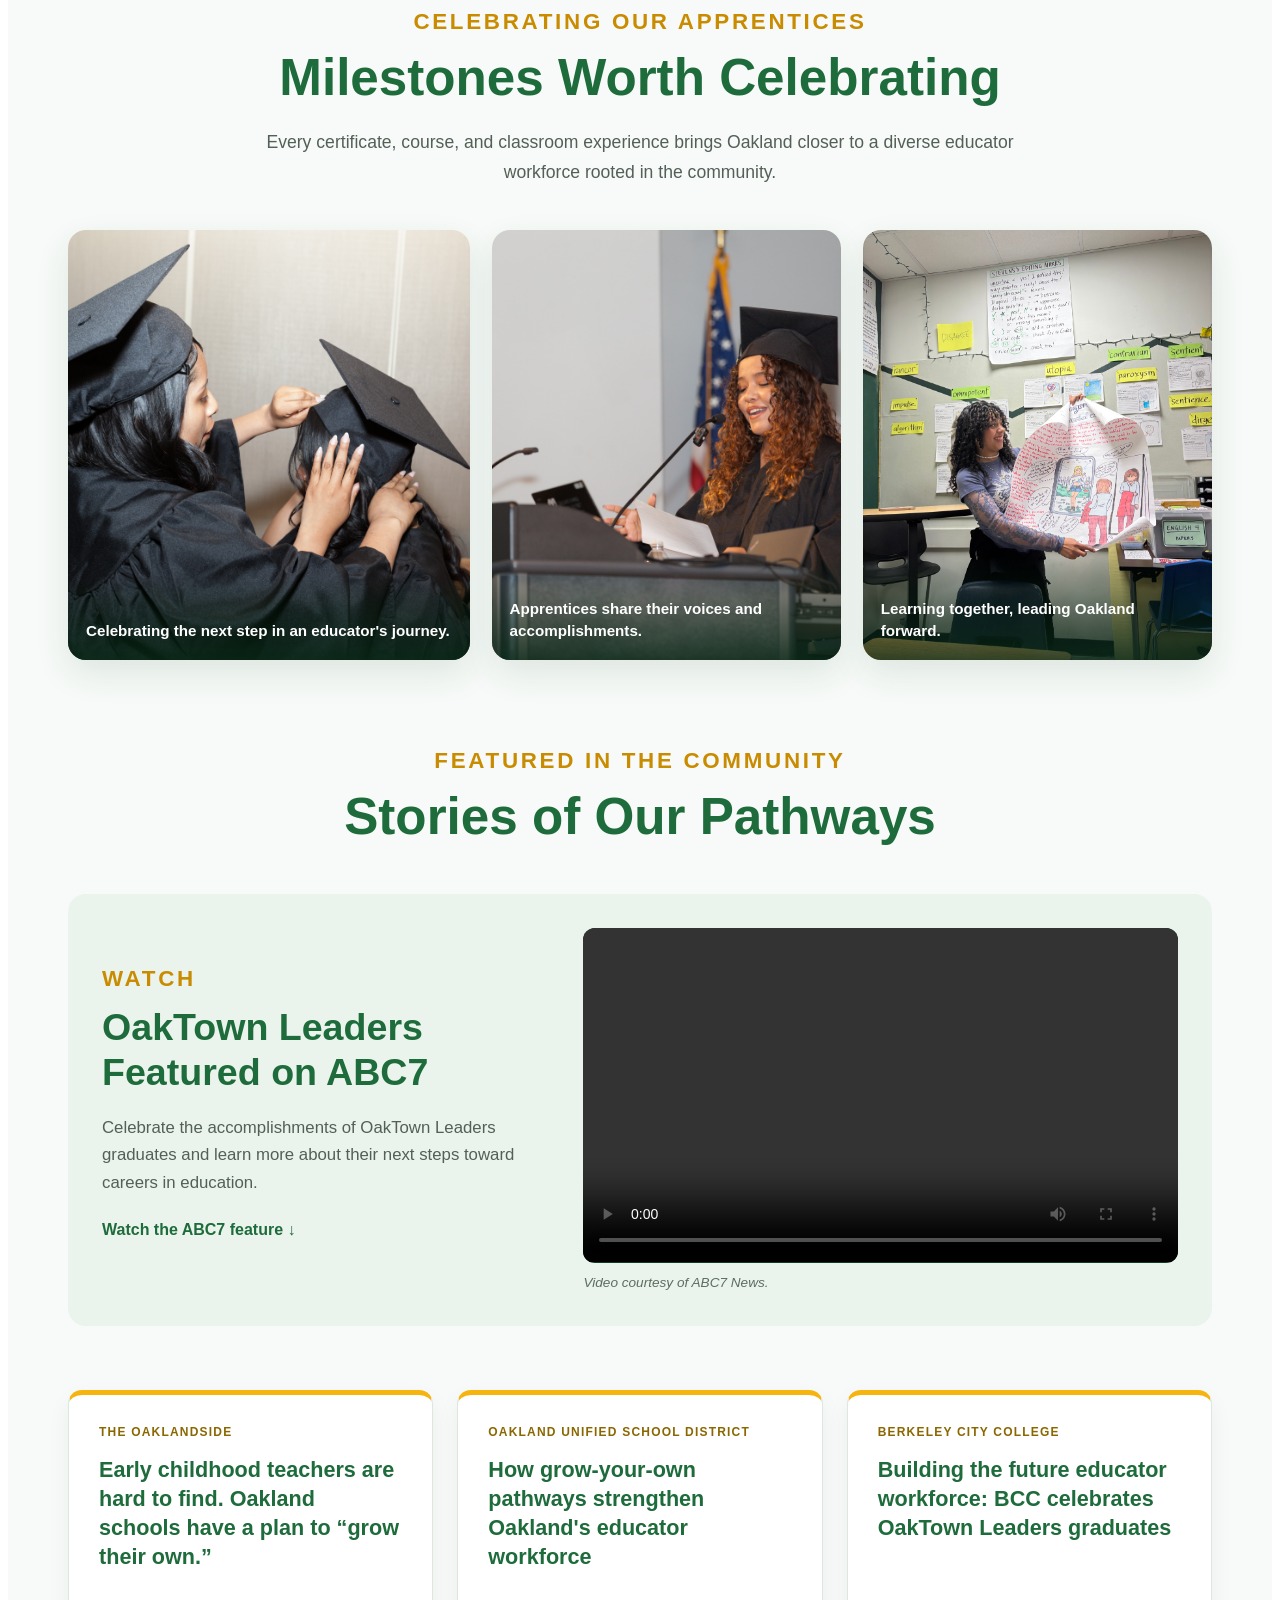
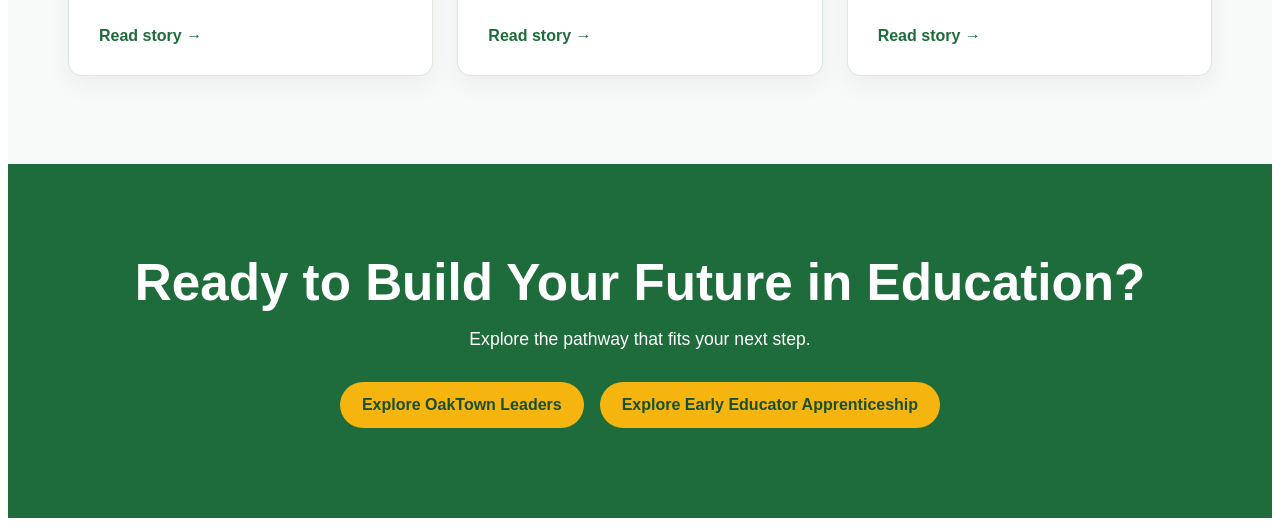
==== commit 0ed0a8e1: "update" ====
--- a/index.html
+++ b/index.html
@@ -40,6 +40,8 @@
             <li><a href="index.html" class="active">Home</a></li>
 
             <li><a href="#impact">Impact</a></li>
+
+            <li><a href="current-apprentices.html">Current Apprentices</a></li>
 
             <li><a href="#apply">Apply</a></li>
 
--- a/css/app.css
+++ b/css/app.css
@@ -254,7 +254,8 @@
 .impact{
     padding:88px 60px;
     background:#F7FAF8;
-    scroll-margin-top:130px;
+    /* Keep the mint section tucked under the fixed navigation on anchor jumps. */
+    scroll-margin-top:100px;
 }
 
 .section-intro{
@@ -266,6 +267,7 @@
     text-align:center;
 }
 
+.eyebrow,
 .section-kicker{
     margin:0 0 14px;
     color:#C98C00;
@@ -501,6 +503,180 @@
     text-decoration:none;
 }
 
+/* ---------------- Current Apprentices ---------------- */
+
+.resources-page{
+    background:#F7FAF8;
+    color:#24362c;
+}
+
+.resources-hero{
+    box-sizing:border-box;
+    min-height:500px;
+    padding:190px 60px 90px;
+    background:#EAF4EC;
+    text-align:center;
+}
+
+.resources-hero h1{
+    max-width:850px;
+    margin:0 auto;
+    color:#1E6B3B;
+    font-size:clamp(2.8rem, 5vw, 4.5rem);
+    line-height:1.05;
+}
+
+.resources-hero > p:last-child{
+    max-width:650px;
+    margin:24px auto 0;
+    color:#536057;
+    font-size:1.15rem;
+    line-height:1.65;
+}
+
+.resources{
+    padding:88px 60px;
+    background:white;
+}
+
+.resources-intro{
+    max-width:700px;
+}
+
+.resources-intro--centered{
+    margin:0 auto;
+    text-align:center;
+}
+
+.resources-intro h2,
+.resources-faq h2{
+    margin:0;
+    color:#1E6B3B;
+    font-size:clamp(2.2rem, 4vw, 3.25rem);
+    line-height:1.15;
+}
+
+.resources-intro > p:last-child{
+    margin:18px 0 0;
+    color:#536057;
+    font-size:1.1rem;
+    line-height:1.65;
+}
+
+.resource-grid{
+    display:grid;
+    grid-template-columns:repeat(2, minmax(0, 1fr));
+    gap:26px;
+    max-width:1280px;
+    margin:44px auto 0;
+}
+
+.resource-card{
+    padding:38px;
+    border:1px solid #D7E5DA;
+    border-top:7px solid #1E6B3B;
+    border-radius:18px;
+    background:#F7FAF8;
+    box-shadow:0 12px 30px rgba(24,79,45,.08);
+}
+
+.resource-card--eeap{
+    border-top-color:#C98C00;
+}
+
+.resource-program{
+    margin:0 0 16px;
+    color:#C98C00;
+    font-size:.95rem;
+    font-weight:800;
+    letter-spacing:.1em;
+    line-height:1.3;
+}
+
+.resource-card h3{
+    margin:0;
+    color:#1E6B3B;
+    font-size:2rem;
+    line-height:1.15;
+}
+
+.resource-card > p:not(.resource-program):not(.resource-note){
+    margin:16px 0 0;
+    color:#536057;
+    line-height:1.6;
+}
+
+.resource-card h4{
+    margin:30px 0 14px;
+    color:#1E6B3B;
+    font-size:1.1rem;
+}
+
+.resource-list{
+    display:grid;
+    gap:11px;
+    margin:0;
+    padding:0;
+    list-style:none;
+}
+
+.resource-list li{
+    display:flex;
+    align-items:flex-start;
+    gap:10px;
+    color:#34483c;
+    line-height:1.45;
+}
+
+.resource-list li::before{
+    content:'→';
+    color:#1E6B3B;
+    font-weight:800;
+}
+
+.resource-note{
+    margin:28px 0 0;
+    padding-top:18px;
+    border-top:1px solid #D7E5DA;
+    color:#65736a;
+    font-size:.92rem;
+    font-style:italic;
+    line-height:1.5;
+}
+
+.resources-faq{
+    padding:88px 60px 100px;
+    background:#EAF4EC;
+}
+
+.faq-list{
+    display:grid;
+    gap:12px;
+    max-width:900px;
+    margin:40px auto 0;
+}
+
+.faq-list details{
+    padding:0 24px;
+    border:1px solid #D7E5DA;
+    border-radius:12px;
+    background:white;
+}
+
+.faq-list summary{
+    padding:21px 30px 21px 0;
+    color:#1E6B3B;
+    font-size:1.05rem;
+    font-weight:700;
+    cursor:pointer;
+}
+
+.faq-list p{
+    margin:0 0 21px;
+    color:#536057;
+    line-height:1.6;
+}
+
 @media(max-width:900px){
     .impact{
         padding:80px 30px;
@@ -525,6 +701,10 @@
 
     .impact-photo--tall img{
         height:100%;
+    }
+
+    .resource-grid{
+        grid-template-columns:1fr;
     }
 }
 
@@ -563,4 +743,21 @@
     .section-kicker{
         font-size:1.05rem;
     }
-}
+
+    .resources-hero,
+    .resources,
+    .resources-faq{
+        padding-right:24px;
+        padding-left:24px;
+    }
+
+    .resources-hero{
+        min-height:440px;
+        padding-top:165px;
+        padding-bottom:70px;
+    }
+
+    .resource-card{
+        padding:28px 24px;
+    }
+}
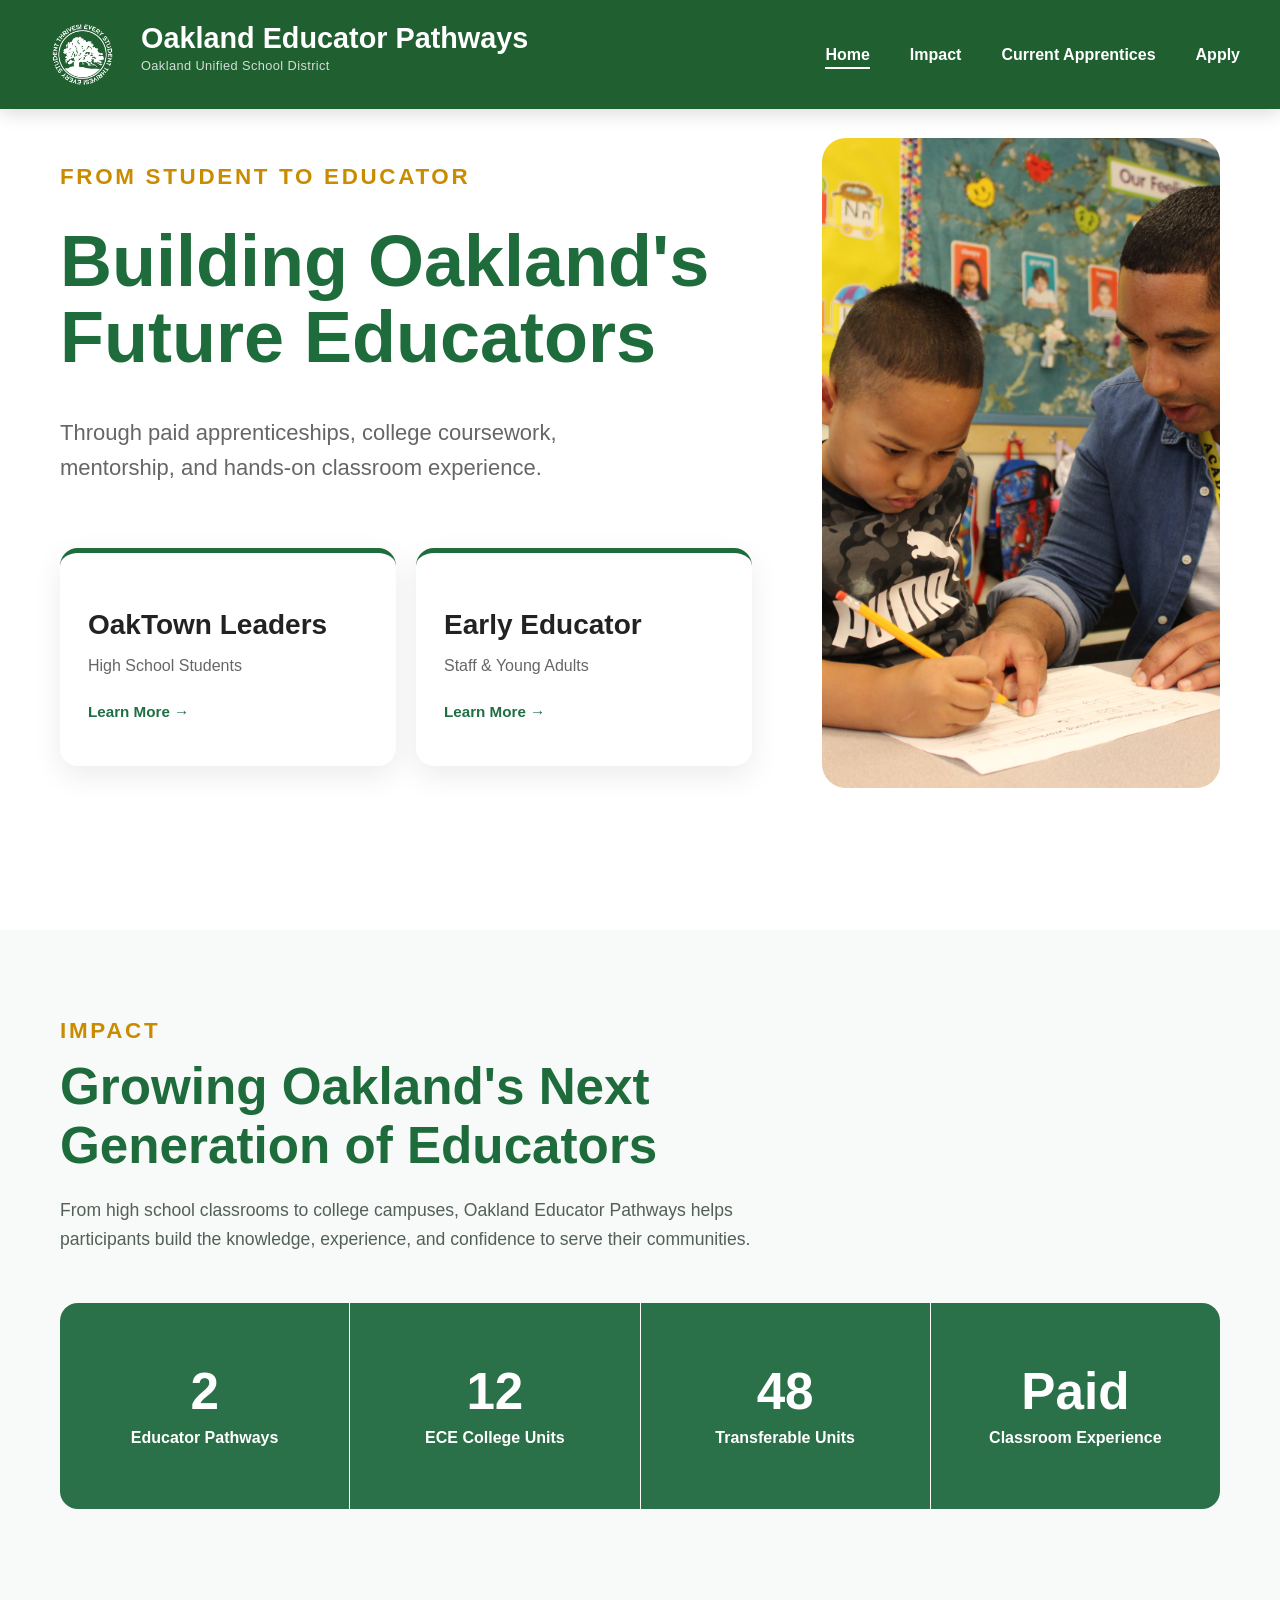
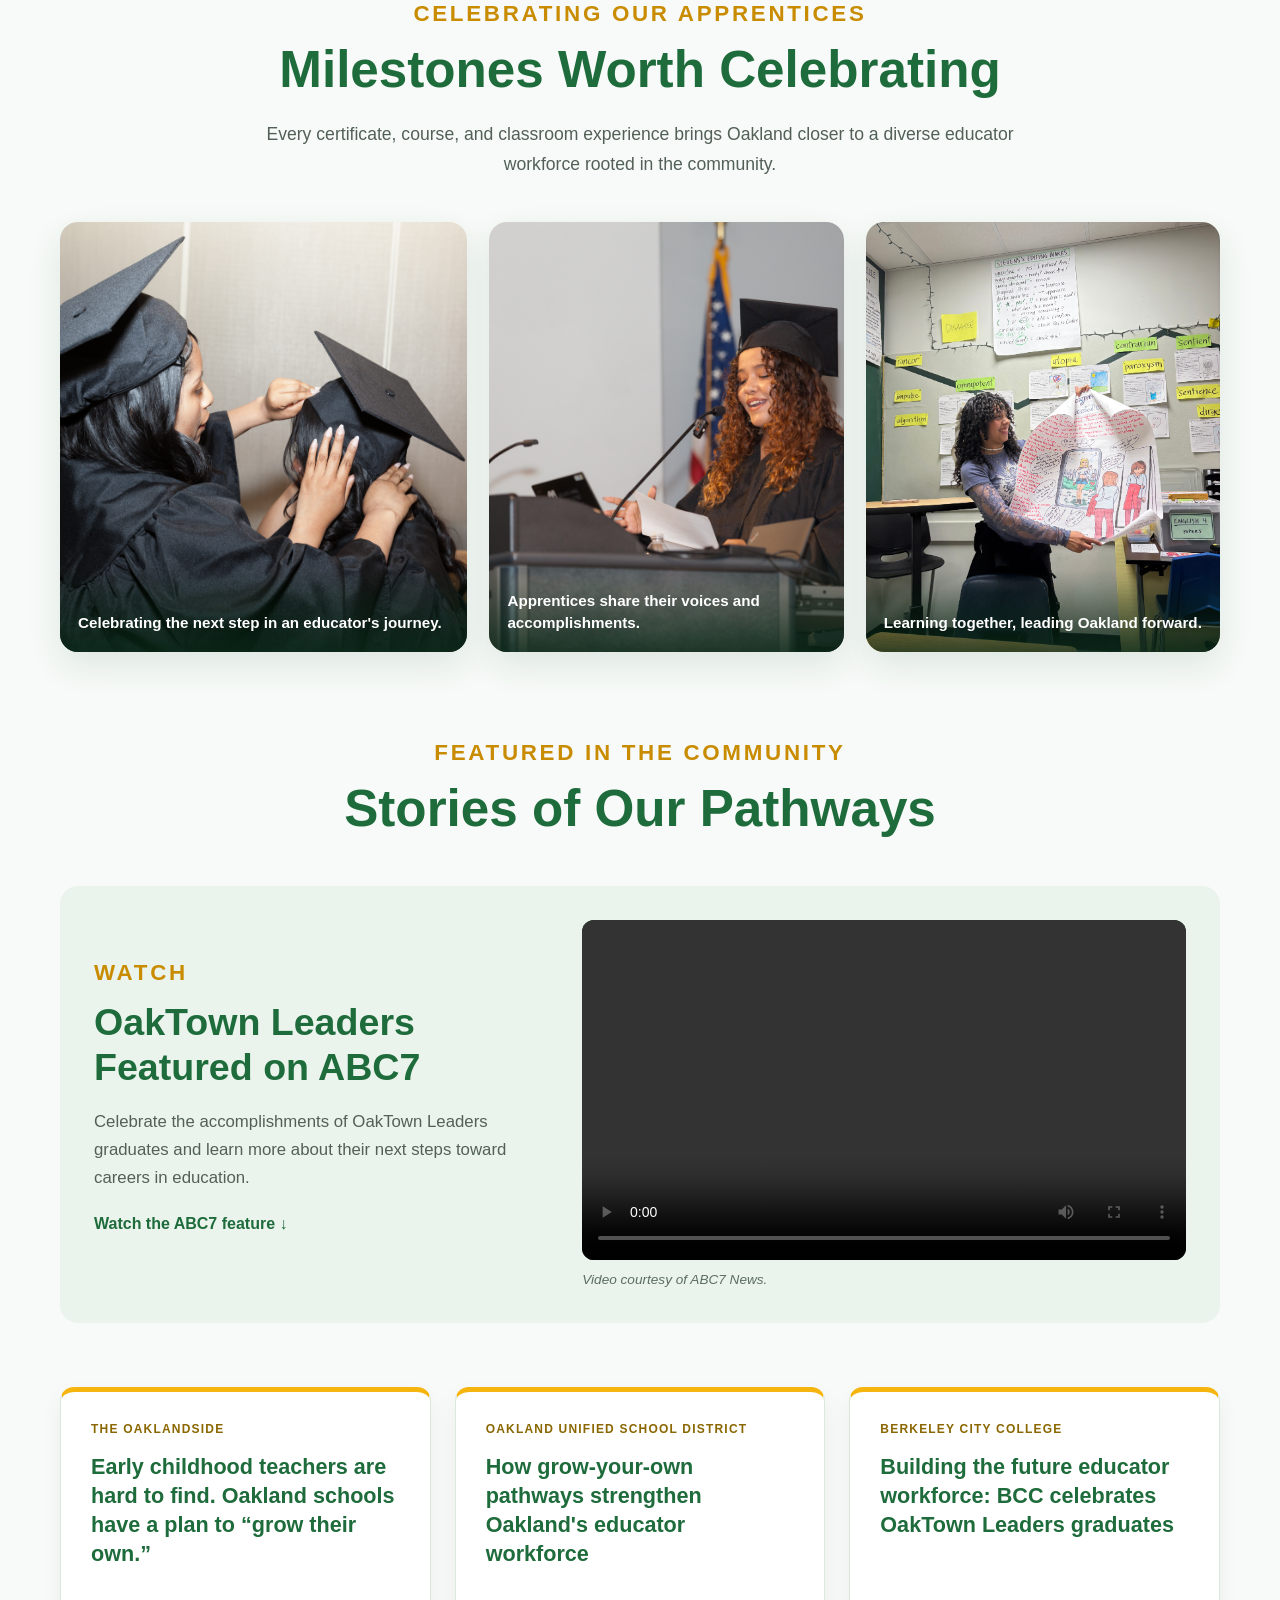
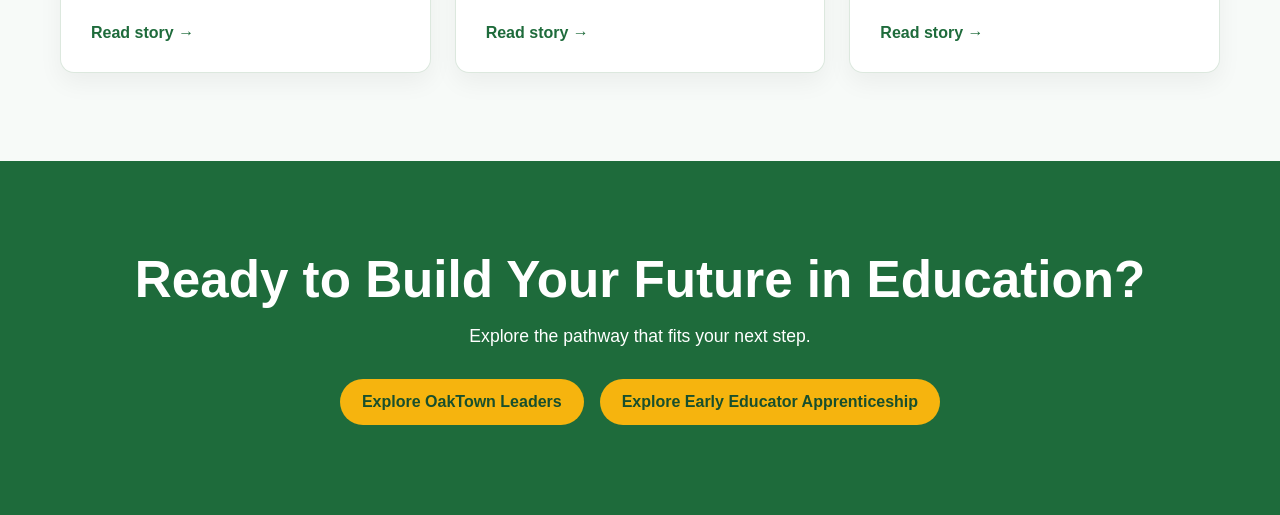
==== commit 199a1456: "update" ====
--- a/index.html
+++ b/index.html
@@ -144,11 +144,11 @@
 
         <div class="impact-gallery">
             <figure class="impact-photo impact-photo--tall">
-                <img src="images/_MG_7872 (1).jpg" alt="OakTown Leaders graduates preparing for graduation">
+                <img src="images/_MG_7872%20%281%29.jpg" alt="OakTown Leaders graduates preparing for graduation">
                 <figcaption>Celebrating the next step in an educator's journey.</figcaption>
             </figure>
             <figure class="impact-photo">
-                <img src="images/_MG_7969 (1).jpg" alt="OakTown Leaders graduate speaking at a podium">
+                <img src="images/_MG_7969%20%281%29.jpg" alt="OakTown Leaders graduate speaking at a podium">
                 <figcaption>Apprentices share their voices and accomplishments.</figcaption>
             </figure>
             <figure class="impact-photo">
--- a/css/app.css
+++ b/css/app.css
@@ -1,7 +1,7 @@
 /* BODY */
 
 body{
-
+    margin:0;
     font-family: Arial, Helvetica, sans-serif;
     background:white;
 
@@ -761,3 +761,174 @@
         padding:28px 24px;
     }
 }
+
+/* Phone framework: the navigation becomes a compact two-row header rather
+   than trying to fit the desktop links beside the site name. */
+@media(max-width:720px){
+    .navbar{
+        position:static;
+        align-items:stretch;
+        gap:10px;
+        padding:14px 20px 10px;
+    }
+
+    .nav-brand{
+        justify-content:center;
+        gap:10px;
+    }
+
+    .nav-logo{
+        width:54px;
+        height:54px;
+    }
+
+    .brand-text h2{
+        font-size:1.3rem;
+    }
+
+    .brand-text p{
+        margin:2px 0 0;
+        font-size:.7rem;
+    }
+
+    .nav-links{
+        justify-content:flex-start;
+        gap:2px;
+        width:100%;
+        overflow-x:auto;
+        padding:0 0 3px;
+        scrollbar-width:none;
+    }
+
+    .nav-links::-webkit-scrollbar{
+        display:none;
+    }
+
+    .nav-links li{
+        flex:0 0 auto;
+    }
+
+    .nav-links a{
+        display:block;
+        padding:8px 10px;
+        font-size:.84rem;
+        white-space:nowrap;
+    }
+
+    .nav-links a.active{
+        padding-bottom:6px;
+    }
+
+    .hero{
+        grid-template-columns:1fr;
+        gap:32px;
+        min-height:0;
+        padding:48px 24px 56px;
+    }
+
+    .hero h1{
+        margin:14px 0;
+        font-size:clamp(2.55rem, 12vw, 4rem);
+    }
+
+    .description{
+        font-size:1.08rem;
+        line-height:1.55;
+    }
+
+    .hero-right img{
+        height:330px;
+        border-radius:18px;
+    }
+
+    .program-links{
+        flex-direction:column;
+        gap:16px;
+        margin-top:30px;
+    }
+
+    .program-card{
+        width:auto;
+        padding:24px;
+    }
+
+    .impact{
+        padding:64px 24px;
+        scroll-margin-top:0;
+    }
+
+    .section-intro h2,
+    .home-apply h2,
+    .resources-intro h2,
+    .resources-faq h2{
+        font-size:clamp(2rem, 9vw, 2.75rem);
+    }
+
+    .impact-metrics{
+        grid-template-columns:repeat(2, 1fr);
+        margin:36px 0 56px;
+    }
+
+    .impact-metric{
+        min-height:132px;
+        padding:24px 14px;
+    }
+
+    .impact-metric strong{
+        font-size:2.5rem;
+    }
+
+    .impact-gallery{
+        gap:16px;
+        margin:32px auto 56px;
+    }
+
+    .impact-photo{
+        height:300px;
+    }
+
+    .impact-photo--tall{
+        grid-column:auto;
+    }
+
+    .featured-video{
+        padding:26px 22px;
+        border-radius:18px;
+    }
+
+    .news-card{
+        min-height:185px;
+        padding:24px;
+    }
+
+    .home-apply{
+        padding:64px 24px;
+    }
+
+    .home-apply-links{
+        align-items:stretch;
+        flex-direction:column;
+    }
+
+    .home-apply a{
+        text-align:center;
+    }
+
+    .resources-hero{
+        min-height:0;
+        padding:68px 24px 64px;
+    }
+
+    .resources-hero h1{
+        font-size:clamp(2.45rem, 11vw, 3.6rem);
+    }
+
+    .resources,
+    .resources-faq{
+        padding:64px 24px;
+    }
+
+    .faq-list details{
+        padding:0 18px;
+    }
+}
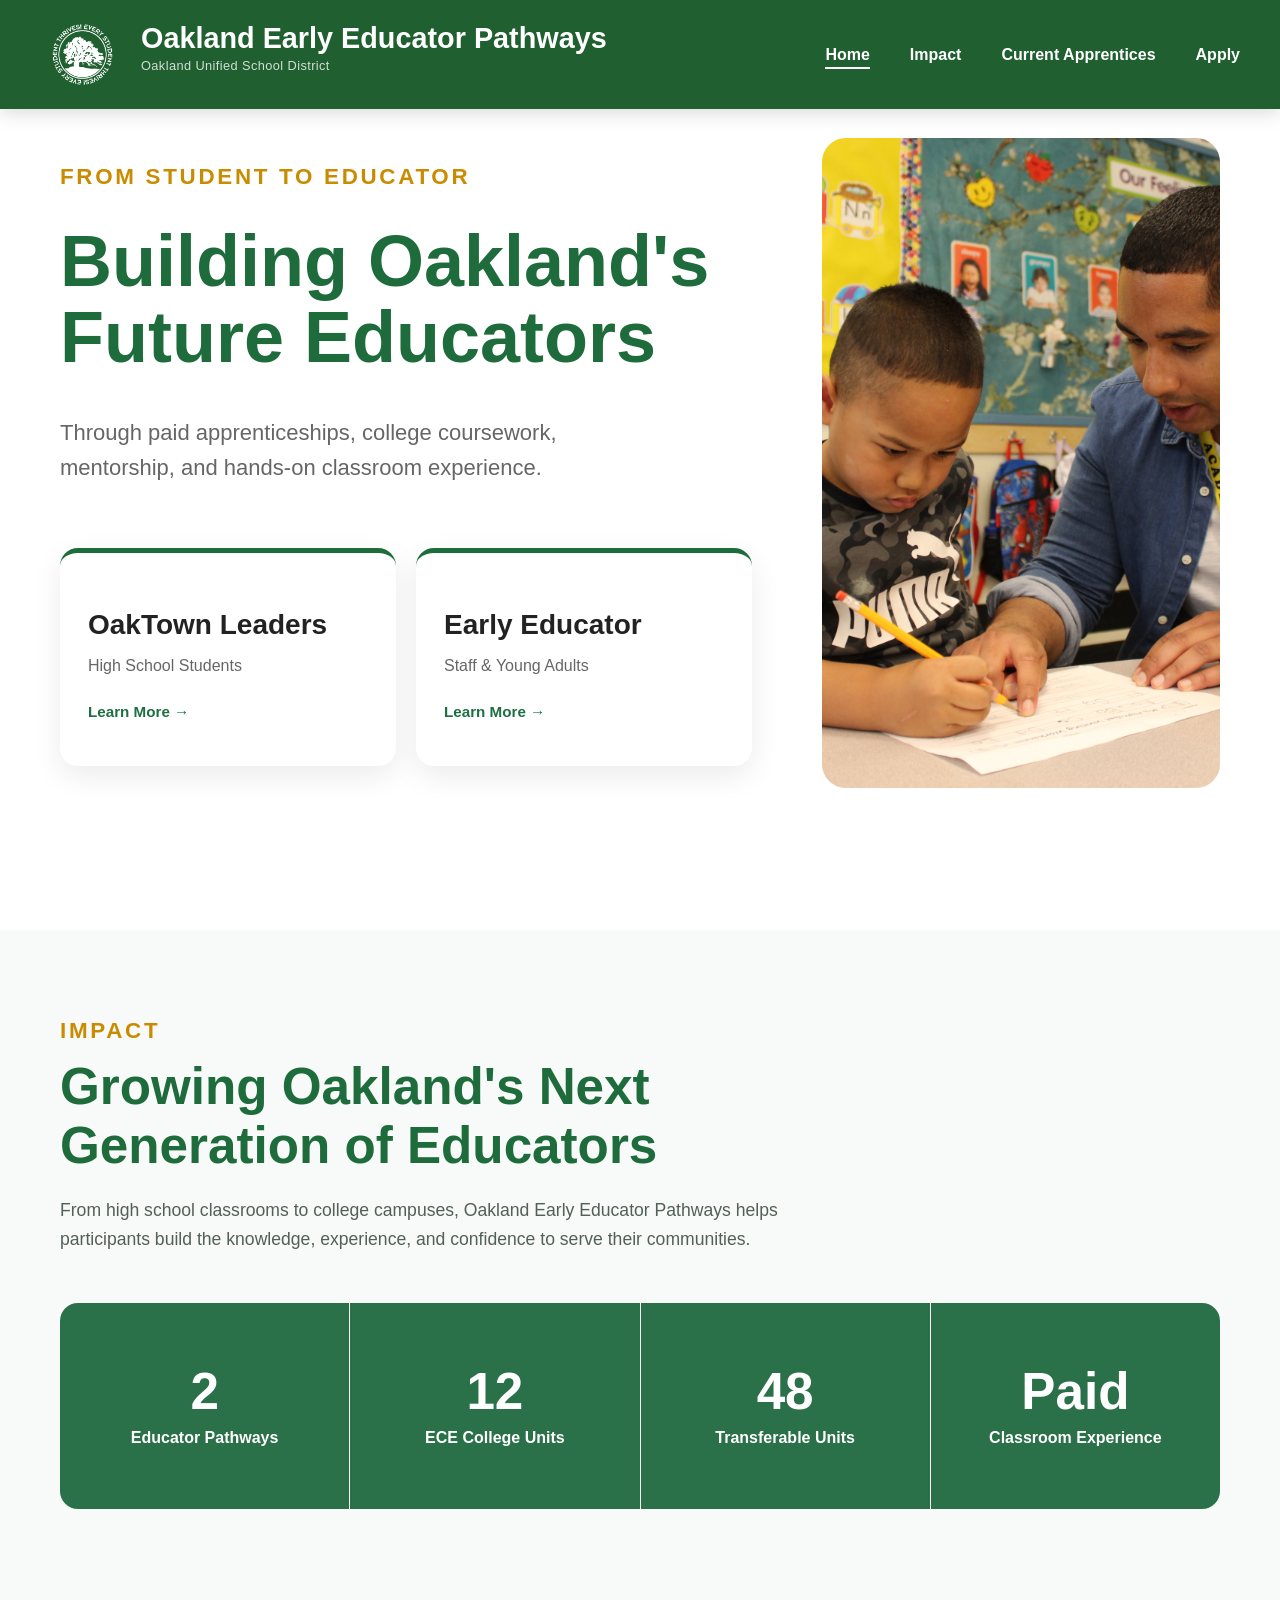
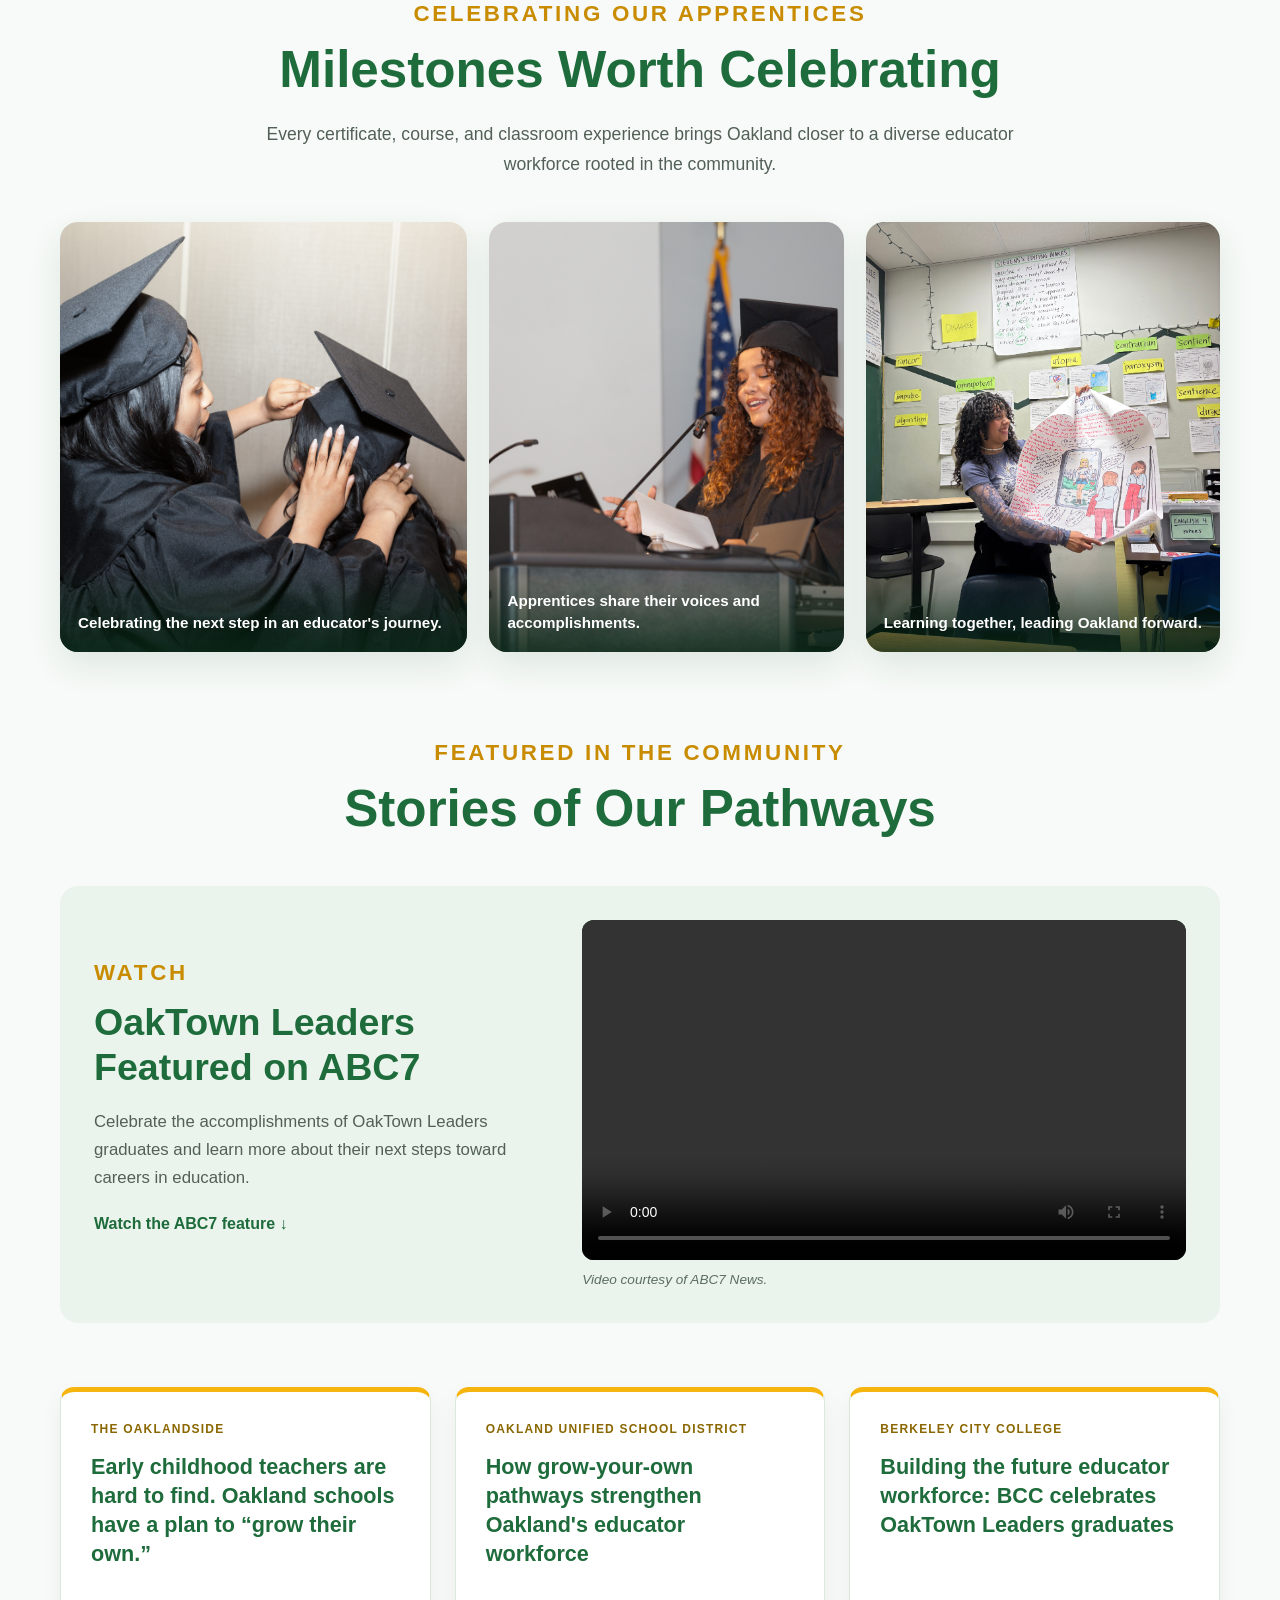
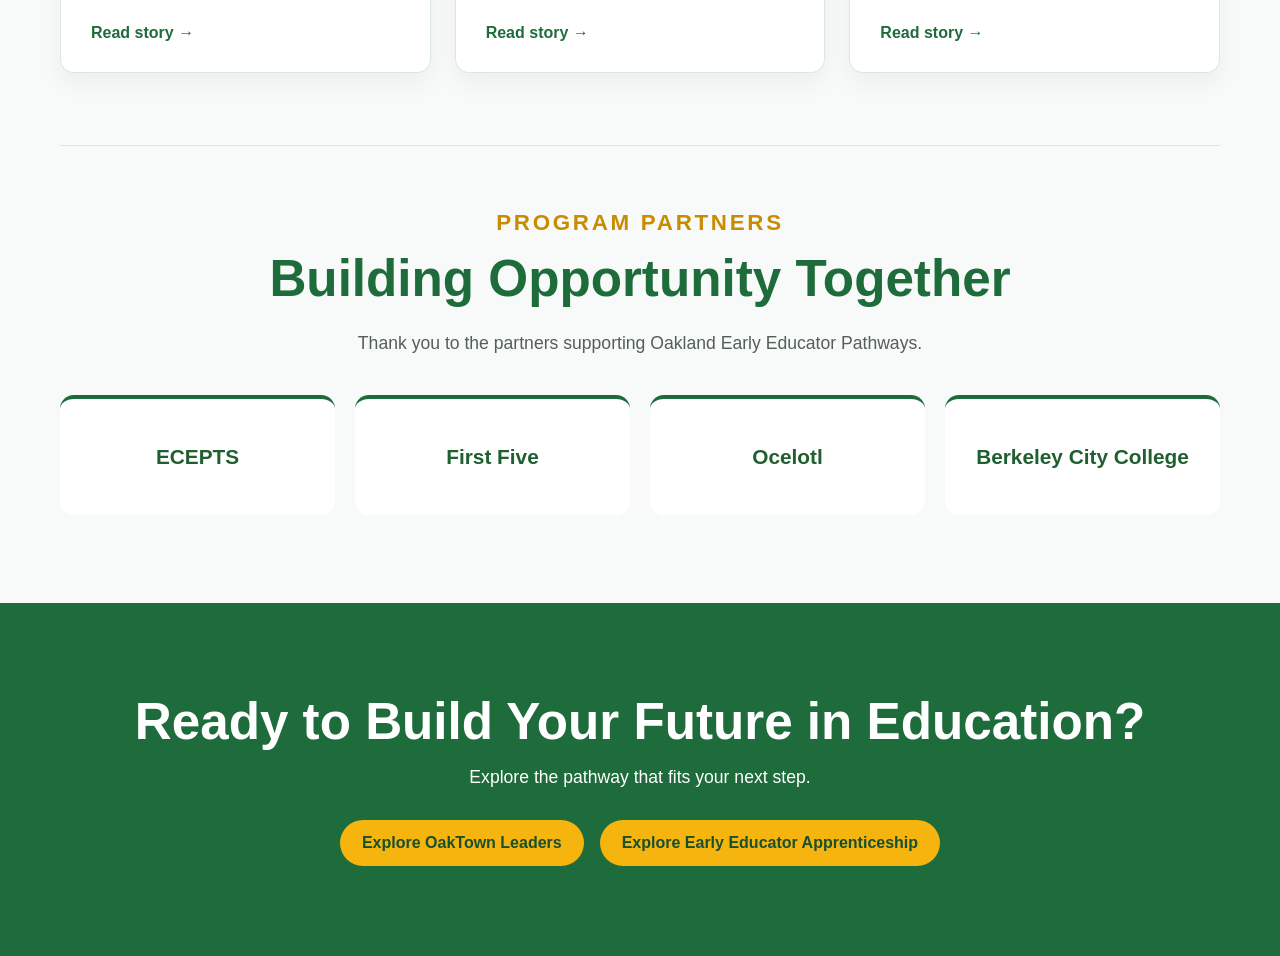
==== commit 87576b89: "partners and name uodate" ====
--- a/index.html
+++ b/index.html
@@ -6,7 +6,7 @@
     <meta charset="UTF-8">
     <meta name="viewport" content="width=device-width, initial-scale=1.0">
 
-    <title>OUSD Educator Pathways</title>
+    <title>Oakland Early Educator Pathways</title>
 
     <link rel="stylesheet" href="css/app.css">
 
@@ -28,7 +28,7 @@
                  class="nav-logo">
 
             <div class="brand-text">
-                <h2>Oakland Educator Pathways</h2>
+                <h2>Oakland Early Educator Pathways</h2>
                 <p>Oakland Unified School District</p>
             </div>
 
@@ -113,7 +113,7 @@
     <div class="section-intro">
         <p class="section-kicker">IMPACT</p>
         <h2>Growing Oakland's Next Generation of Educators</h2>
-        <p>From high school classrooms to college campuses, Oakland Educator Pathways helps participants build the knowledge, experience, and confidence to serve their communities.</p>
+        <p>From high school classrooms to college campuses, Oakland Early Educator Pathways helps participants build the knowledge, experience, and confidence to serve their communities.</p>
     </div>
 
     <div class="impact-metrics" aria-label="Program impact highlights">
@@ -144,11 +144,11 @@
 
         <div class="impact-gallery">
             <figure class="impact-photo impact-photo--tall">
-                <img src="images/_MG_7872%20%281%29.jpg" alt="OakTown Leaders graduates preparing for graduation">
+                <img src="images/oaktown-graduation.jpg" alt="OakTown Leaders graduates preparing for graduation">
                 <figcaption>Celebrating the next step in an educator's journey.</figcaption>
             </figure>
             <figure class="impact-photo">
-                <img src="images/_MG_7969%20%281%29.jpg" alt="OakTown Leaders graduate speaking at a podium">
+                <img src="images/oaktown-graduate-speaking.jpg" alt="OakTown Leaders graduate speaking at a podium">
                 <figcaption>Apprentices share their voices and accomplishments.</figcaption>
             </figure>
             <figure class="impact-photo">
@@ -199,6 +199,19 @@
         </div>
     </div>
 
+    <section class="program-partners" aria-labelledby="partners-heading">
+        <div class="section-intro section-intro--centered">
+            <p class="section-kicker">PROGRAM PARTNERS</p>
+            <h2 id="partners-heading">Building Opportunity Together</h2>
+            <p>Thank you to the partners supporting Oakland Early Educator Pathways.</p>
+        </div>
+        <ul class="partner-grid" aria-label="Program partners">
+            <li>ECEPTS</li>
+            <li>First Five</li>
+            <li>Ocelotl</li>
+            <li>Berkeley City College</li>
+        </ul>
+    </section>
 </section>
 
 <section class="home-apply" id="apply">
--- a/css/app.css
+++ b/css/app.css
@@ -762,11 +762,54 @@
     }
 }
 
+.program-partners{
+    margin-top:72px;
+    padding-top:64px;
+    border-top:1px solid #D7E5DA;
+}
+
+.partner-grid{
+    display:grid;
+    grid-template-columns:repeat(4, minmax(0, 1fr));
+    gap:20px;
+    max-width:1280px;
+    margin:36px auto 0;
+    padding:0;
+    list-style:none;
+}
+
+.partner-grid li{
+    display:flex;
+    align-items:center;
+    justify-content:center;
+    min-height:120px;
+    padding:24px;
+    box-sizing:border-box;
+    border-top:4px solid #1D6B3A;
+    border-radius:14px;
+    background:#fff;
+    color:#205F30;
+    font-size:1.3rem;
+    font-weight:700;
+    text-align:center;
+    line-height:1.35;
+}
+
+@media(max-width:900px){
+    .partner-grid{grid-template-columns:repeat(2, minmax(0, 1fr));}
+}
+@media(max-width:480px){
+    .partner-grid{grid-template-columns:1fr;gap:14px;}
+    .partner-grid li{min-height:88px;}
+    .program-partners{margin-top:48px;padding-top:48px;}
+}
+
 /* Phone framework: the navigation becomes a compact two-row header rather
    than trying to fit the desktop links beside the site name. */
 @media(max-width:720px){
     .navbar{
         position:static;
+        flex-direction:column;
         align-items:stretch;
         gap:10px;
         padding:14px 20px 10px;
